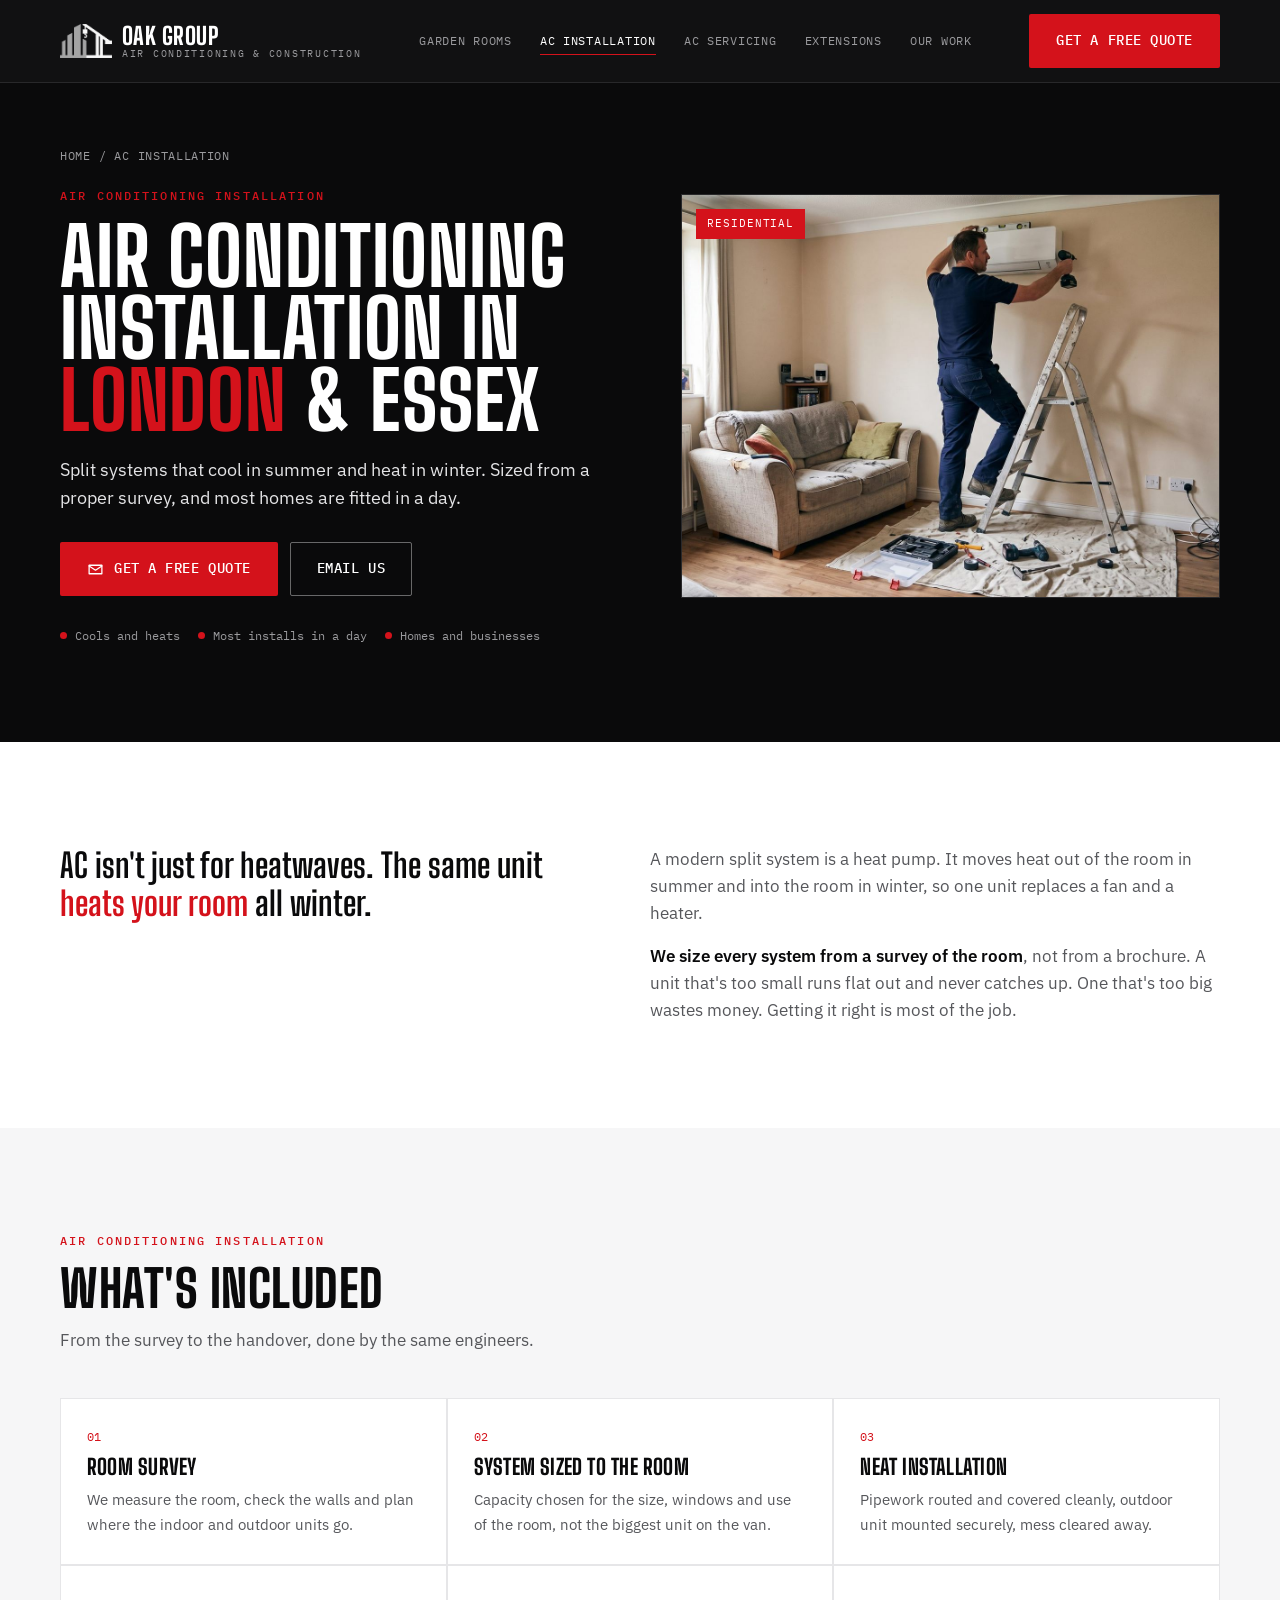
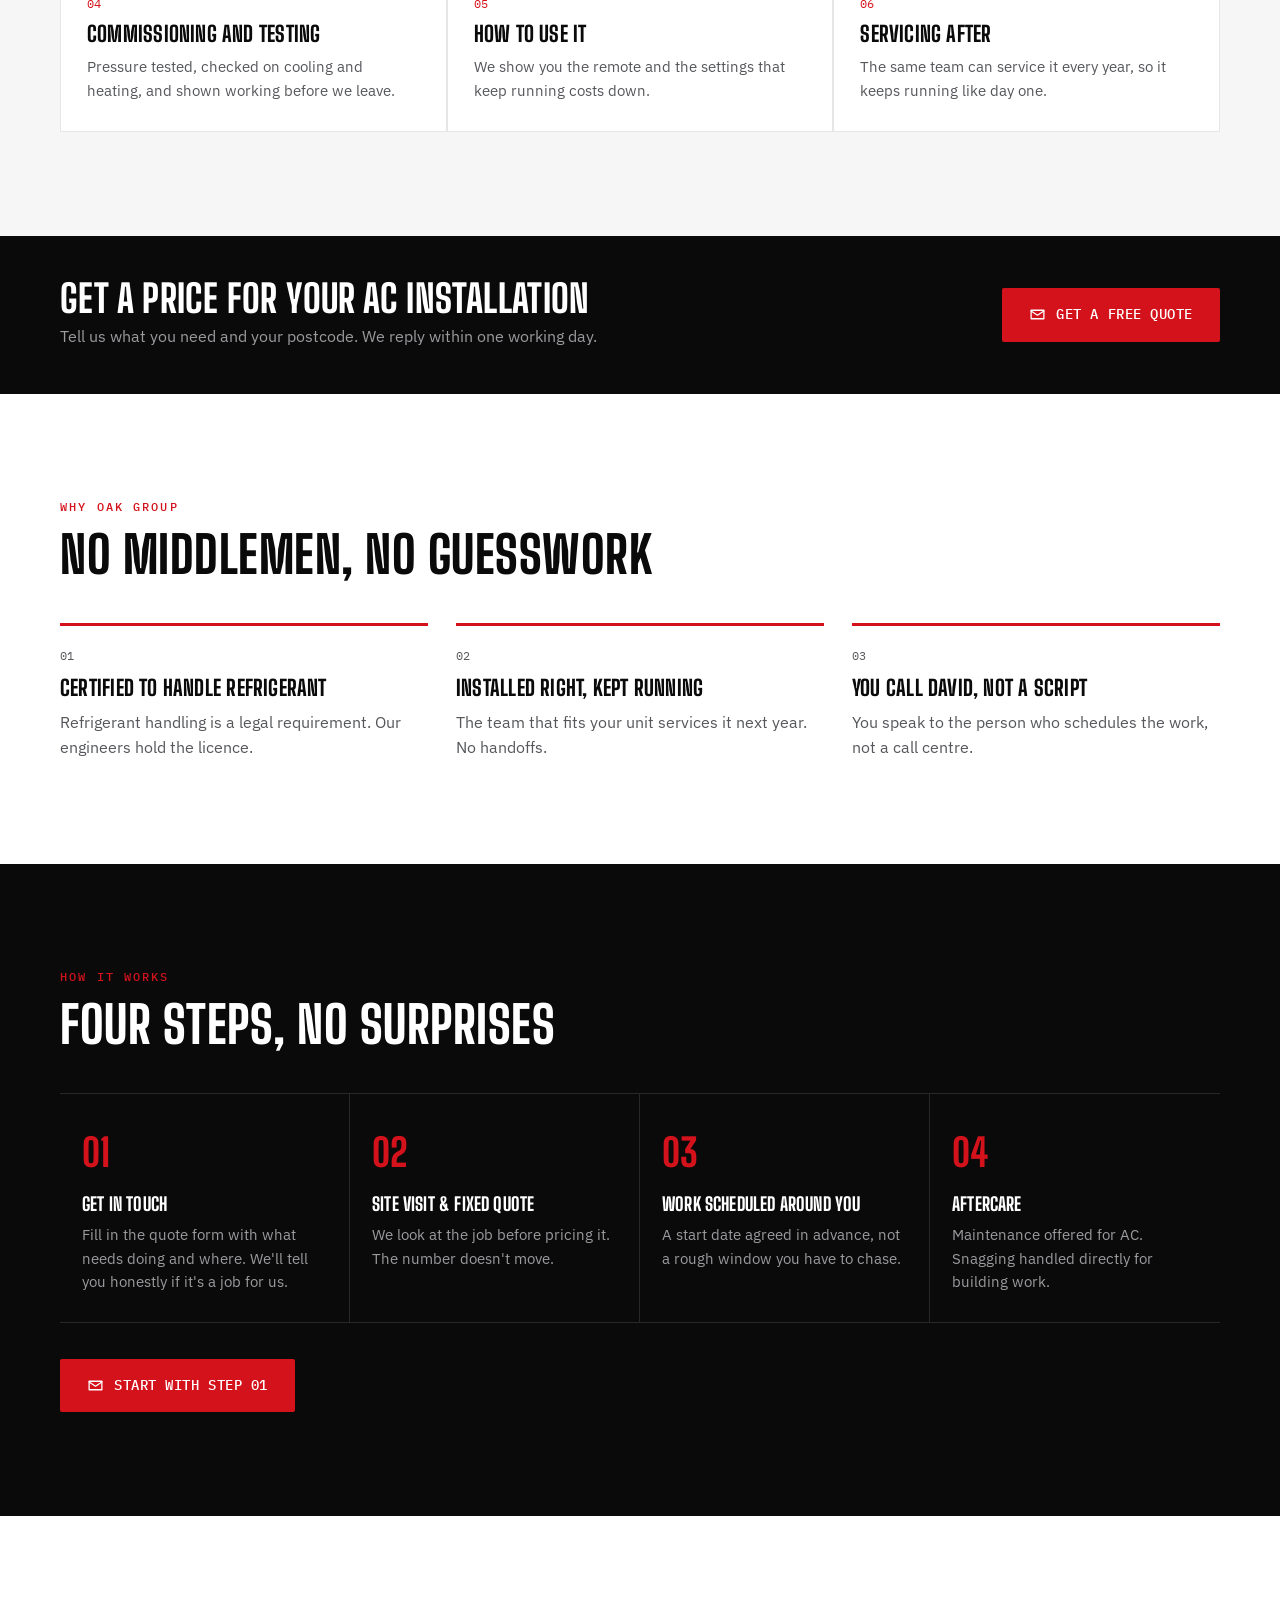
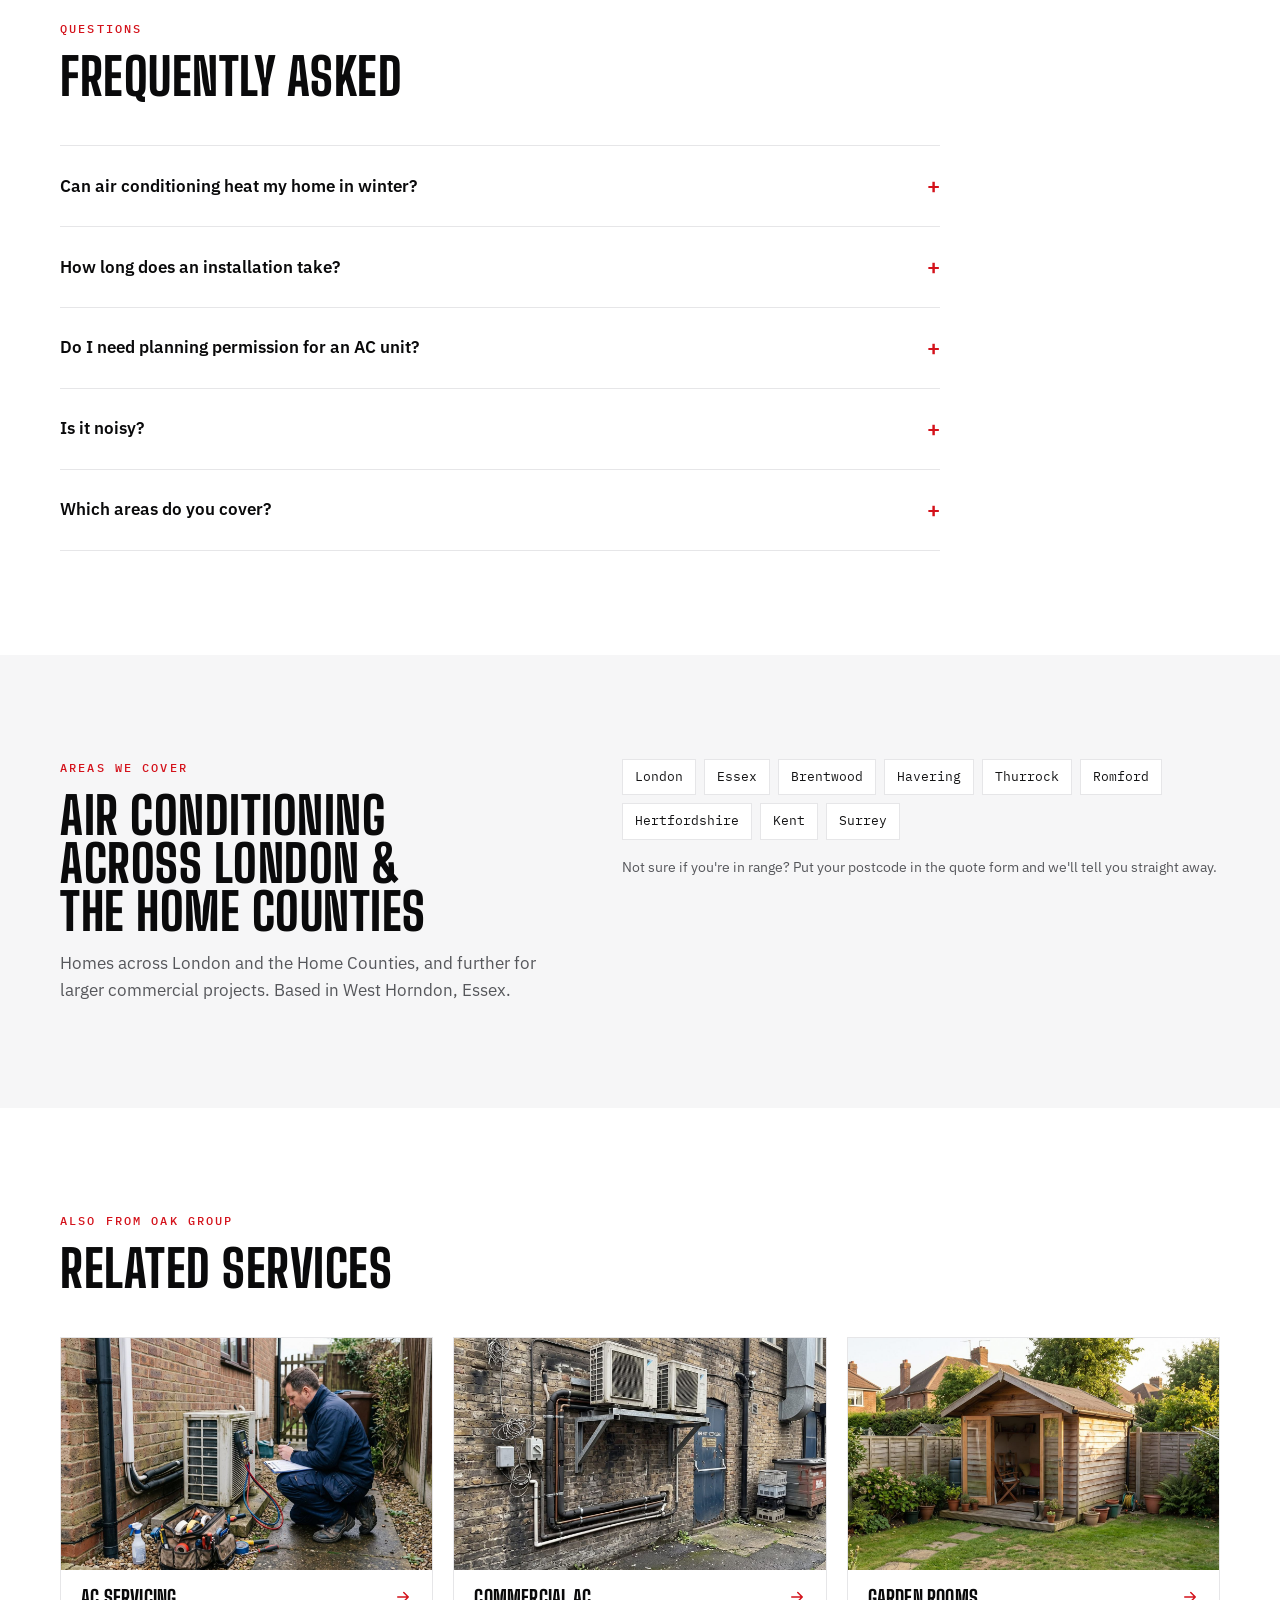
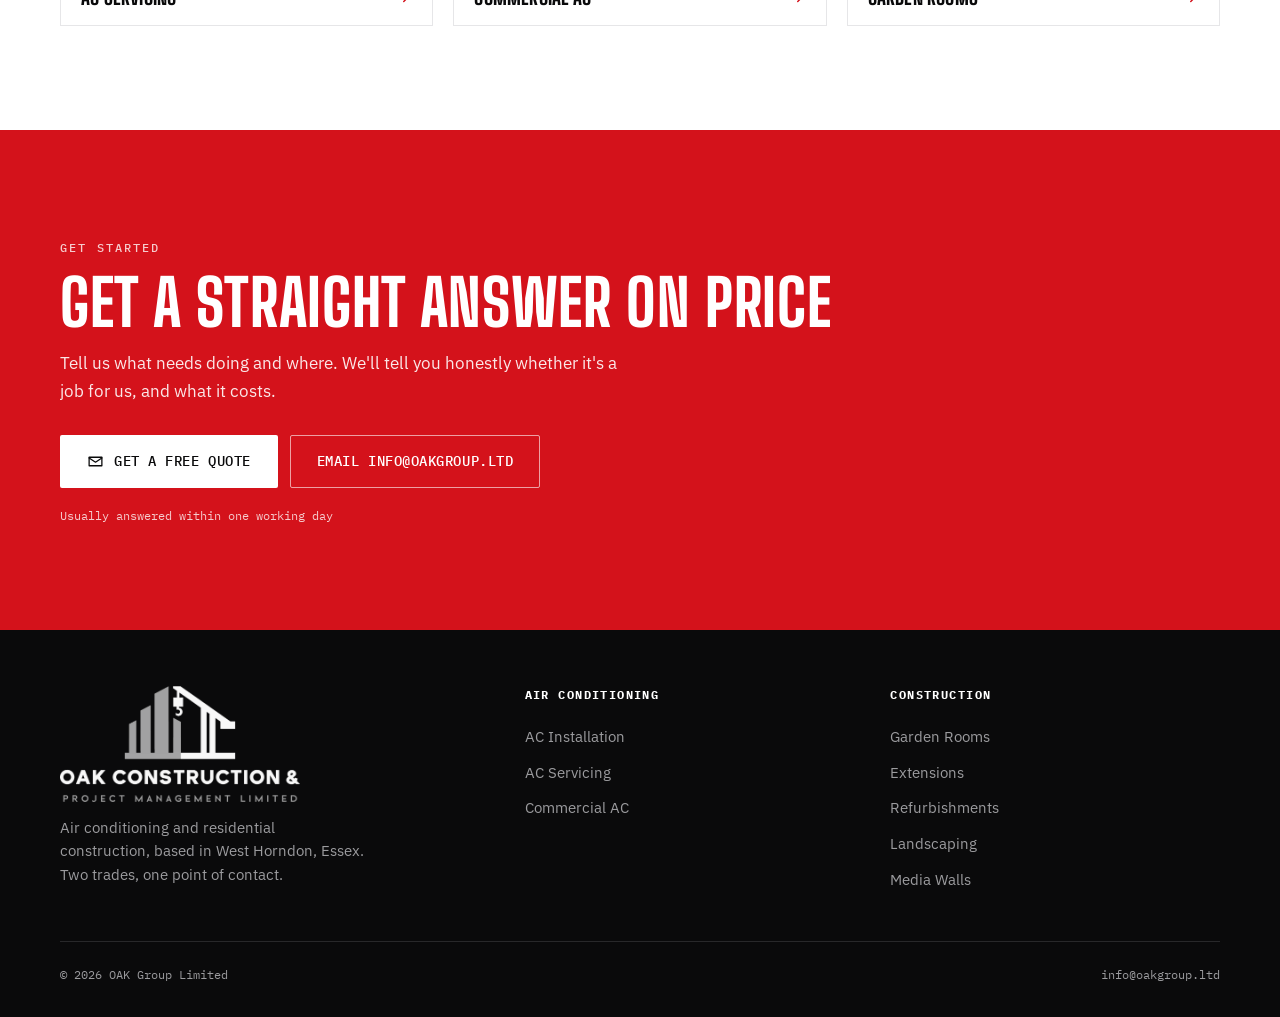
==== air-conditioning-installation/index.html @ c59146ae "Service pages: one page per service with quote CTAs, linked from home, sitemap updated Co-Authored-B" ====
<!doctype html>
<html lang="en">
<head>
<meta charset="utf-8">
<meta name="viewport" content="width=device-width, initial-scale=1, viewport-fit=cover">
<title>Air Conditioning Installation in London &amp; Essex | OAK Group</title>
<meta name="description" content="Split system air conditioning that cools in summer and heats in winter. Sized from a proper survey, most homes fitted in a day. London, Essex and the Home Counties. Free quote.">
<meta name="robots" content="index, follow, max-image-preview:large">
<link rel="canonical" href="https://www.oakgroup.company/air-conditioning-installation/">
<meta property="og:type" content="website">
<meta property="og:site_name" content="OAK Group">
<meta property="og:url" content="https://www.oakgroup.company/air-conditioning-installation/">
<meta property="og:title" content="Air Conditioning Installation in London &amp; Essex | OAK Group">
<meta property="og:description" content="Split system air conditioning that cools in summer and heats in winter. Sized from a proper survey, most homes fitted in a day. London, Essex and the Home Counties. Free quote.">
<meta property="og:image" content="https://www.oakgroup.company/assets/aircon-install-residential.jpg">
<meta property="og:locale" content="en_GB">
<meta name="twitter:card" content="summary_large_image">
<meta name="geo.region" content="GB-ESS">
<meta name="geo.placename" content="West Horndon, Brentwood, Essex">
<meta name="theme-color" content="#0A0A0B">
<link rel="icon" type="image/png" href="../assets/favicon.png">
<link rel="apple-touch-icon" href="../assets/favicon.png">
<link rel="preconnect" href="https://fonts.googleapis.com">
<link rel="preconnect" href="https://fonts.gstatic.com" crossorigin>
<link href="https://fonts.googleapis.com/css2?family=Big+Shoulders+Display:wght@600;700;800;900&family=IBM+Plex+Sans:wght@400;500;600;700&family=IBM+Plex+Mono:wght@400;500&display=swap" rel="stylesheet">
<link rel="stylesheet" href="../assets/pages.css">
<script type="application/ld+json">
{
 "@context": "https://schema.org",
 "@graph": [
  {
   "@type": "Service",
   "@id": "https://www.oakgroup.company/air-conditioning-installation/#service",
   "name": "Air conditioning installation",
   "serviceType": "Air conditioning installation",
   "description": "Split system air conditioning that cools in summer and heats in winter. Sized from a proper survey, most homes fitted in a day. London, Essex and the Home Counties. Free quote.",
   "url": "https://www.oakgroup.company/air-conditioning-installation/",
   "image": "https://www.oakgroup.company/assets/aircon-install-residential.jpg",
   "areaServed": [
    {
     "@type": "Place",
     "name": "London"
    },
    {
     "@type": "Place",
     "name": "Essex"
    },
    {
     "@type": "Place",
     "name": "Brentwood"
    },
    {
     "@type": "Place",
     "name": "Havering"
    },
    {
     "@type": "Place",
     "name": "Thurrock"
    },
    {
     "@type": "Place",
     "name": "Romford"
    },
    {
     "@type": "Place",
     "name": "Hertfordshire"
    },
    {
     "@type": "Place",
     "name": "Kent"
    },
    {
     "@type": "Place",
     "name": "Surrey"
    }
   ],
   "provider": {
    "@type": [
     "HVACBusiness",
     "GeneralContractor"
    ],
    "@id": "https://www.oakgroup.company/#business",
    "name": "OAK Group",
    "url": "https://www.oakgroup.company/",
    "email": "info@oakgroup.ltd",
    "address": {
     "@type": "PostalAddress",
     "addressLocality": "West Horndon",
     "addressRegion": "Essex",
     "postalCode": "CM13 3XL",
     "addressCountry": "GB"
    }
   }
  },
  {
   "@type": "BreadcrumbList",
   "itemListElement": [
    {
     "@type": "ListItem",
     "position": 1,
     "name": "Home",
     "item": "https://www.oakgroup.company/"
    },
    {
     "@type": "ListItem",
     "position": 2,
     "name": "AC Installation",
     "item": "https://www.oakgroup.company/air-conditioning-installation/"
    }
   ]
  },
  {
   "@type": "FAQPage",
   "mainEntity": [
    {
     "@type": "Question",
     "name": "Can air conditioning heat my home in winter?",
     "acceptedAnswer": {
      "@type": "Answer",
      "text": "Yes. A split system works as an air to air heat pump. In heating mode it pulls heat from the outside air, even on cold days, and puts it into the room."
     }
    },
    {
     "@type": "Question",
     "name": "How long does an installation take?",
     "acceptedAnswer": {
      "@type": "Answer",
      "text": "Most single room installs in a home are done in a day. Multi room systems take longer, and we give you the timeline with your quote."
     }
    },
    {
     "@type": "Question",
     "name": "Do I need planning permission for an AC unit?",
     "acceptedAnswer": {
      "@type": "Answer",
      "text": "It depends on the property. Flats, listed buildings and conservation areas can need consent. We check this at the survey before you commit to anything."
     }
    },
    {
     "@type": "Question",
     "name": "Is it noisy?",
     "acceptedAnswer": {
      "@type": "Answer",
      "text": "Modern indoor units are quiet enough for bedrooms. We place the outdoor unit with you and your neighbours in mind."
     }
    },
    {
     "@type": "Question",
     "name": "Which areas do you cover?",
     "acceptedAnswer": {
      "@type": "Answer",
      "text": "London and the Home Counties for homes, and further for larger commercial projects. We're based in West Horndon, Essex."
     }
    }
   ]
  }
 ]
}
</script>
</head>
<body>

<!-- Generated by _build/services.py. Edit the copy there, not here. -->

<nav class="nav">
  <div class="container nav-row">
    <a href="../" class="brand">
      <img class="brand-icon" src="../assets/logo-oak-icon-white.png" alt="" width="52" height="34">
      <span class="brand-text">
        <span class="brand-mark">OAK Group</span>
        <span class="brand-sub">Air Conditioning &amp; Construction</span>
      </span>
    </a>
    <div class="nav-links">
      <a href="../garden-rooms/">Garden Rooms</a>
      <a href="../air-conditioning-installation/" aria-current="page">AC Installation</a>
      <a href="../air-conditioning-maintenance/">AC Servicing</a>
      <a href="../house-extensions/">Extensions</a>
      <a href="../#work">Our Work</a>
    </div>
    <div class="nav-actions">
      <a class="btn btn-red nav-cta" href="../?service=ac-install#contact">Get a Free Quote</a>
      <button class="burger" id="burgerBtn" aria-label="Open menu" aria-expanded="false" aria-controls="mobileMenu">
        <svg id="burgerIconOpen" viewBox="0 0 24 24" fill="none" stroke="currentColor" stroke-width="1.8" stroke-linecap="round"><path d="M3 6h18M3 12h18M3 18h18"/></svg>
        <svg id="burgerIconClose" viewBox="0 0 24 24" fill="none" stroke="currentColor" stroke-width="1.8" stroke-linecap="round" style="display:none;"><path d="M6 6l12 12M18 6 6 18"/></svg>
      </button>
    </div>
  </div>
</nav>

<div class="mobile-menu" id="mobileMenu">
  <a href="../">Home</a>
  <a href="../garden-rooms/">Garden Rooms</a>
  <a href="../air-conditioning-installation/">AC Installation</a>
  <a href="../air-conditioning-maintenance/">AC Servicing</a>
  <a href="../commercial-air-conditioning/">Commercial AC</a>
  <a href="../house-extensions/">Extensions</a>
  <a href="../refurbishments/">Refurbishments</a>
  <a href="../landscaping/">Landscaping</a>
  <a href="../media-walls/">Media Walls</a>
  <a class="btn btn-red" href="../?service=ac-install#contact">Get a Free Quote</a>
</div>

<header class="svc-hero">
  <div class="container svc-hero-grid">
    <div>
      <nav class="crumbs" aria-label="Breadcrumb"><a href="../">Home</a><span>/</span><span aria-current="page">AC Installation</span></nav>
      <span class="eyebrow">Air Conditioning Installation</span>
      <h1>Air Conditioning Installation in <em>London</em> &amp; Essex</h1>
      <p class="lead">Split systems that cool in summer and heat in winter. Sized from a proper survey, and most homes are fitted in a day.</p>
      <div class="hero-ctas">
        <a class="btn btn-red" href="../?service=ac-install#contact"><svg viewBox="0 0 24 24" fill="none" stroke="currentColor" stroke-width="1.8" stroke-linecap="round" stroke-linejoin="round"><path d="M3 6h18v12H3z"/><path d="m3 7 9 6 9-6"/></svg>Get a Free Quote</a>
        <a class="btn btn-ghost-ink" href="mailto:info@oakgroup.ltd?subject=Quote%20request%3A%20Air%20conditioning%20installation">Email Us</a>
      </div>
      <ul class="hero-facts">
          <li>Cools and heats</li>
          <li>Most installs in a day</li>
          <li>Homes and businesses</li>
      </ul>
    </div>
    <div class="svc-hero-media">
      <span class="tag">Residential</span>
      <img fetchpriority="high" decoding="async" width="1600" height="893" src="../assets/aircon-install-residential.jpg" alt="Engineer installing a wall-mounted split air conditioning unit in a British living room">
    </div>
  </div>
</header>

<main>
<section>
  <div class="container intro-grid">
    <p class="intro-kicker">AC isn't just for heatwaves. The same unit <mark>heats your room</mark> all winter.</p>
    <div class="intro-body">
        <p>A modern split system is a heat pump. It moves heat out of the room in summer and into the room in winter, so one unit replaces a fan and a heater.</p>
        <p><strong>We size every system from a survey of the room</strong>, not from a brochure. A unit that's too small runs flat out and never catches up. One that's too big wastes money. Getting it right is most of the job.</p>
    </div>
  </div>
</section>

<section class="included">
  <div class="container">
    <div class="section-head">
      <span class="eyebrow">Air Conditioning Installation</span>
      <h2>What's Included</h2>
      <p>From the survey to the handover, done by the same engineers.</p>
    </div>
    <div class="inc-grid">
      <div class="inc-card"><span class="num">01</span><h3>Room survey</h3><p>We measure the room, check the walls and plan where the indoor and outdoor units go.</p></div>
      <div class="inc-card"><span class="num">02</span><h3>System sized to the room</h3><p>Capacity chosen for the size, windows and use of the room, not the biggest unit on the van.</p></div>
      <div class="inc-card"><span class="num">03</span><h3>Neat installation</h3><p>Pipework routed and covered cleanly, outdoor unit mounted securely, mess cleared away.</p></div>
      <div class="inc-card"><span class="num">04</span><h3>Commissioning and testing</h3><p>Pressure tested, checked on cooling and heating, and shown working before we leave.</p></div>
      <div class="inc-card"><span class="num">05</span><h3>How to use it</h3><p>We show you the remote and the settings that keep running costs down.</p></div>
      <div class="inc-card"><span class="num">06</span><h3>Servicing after</h3><p>The same team can service it every year, so it keeps running like day one.</p></div>
    </div>
  </div>
</section>

<aside class="mid-cta">
  <div class="container mid-cta-row">
    <div>
      <h2>Get a Price for Your AC Installation</h2>
      <p>Tell us what you need and your postcode. We reply within one working day.</p>
    </div>
    <div class="btns">
      <a class="btn btn-red" href="../?service=ac-install#contact"><svg viewBox="0 0 24 24" fill="none" stroke="currentColor" stroke-width="1.8" stroke-linecap="round" stroke-linejoin="round"><path d="M3 6h18v12H3z"/><path d="m3 7 9 6 9-6"/></svg>Get a Free Quote</a>
    </div>
  </div>
</aside>

<section>
  <div class="container">
    <div class="section-head">
      <span class="eyebrow">Why OAK Group</span>
      <h2>No Middlemen, No Guesswork</h2>
    </div>
    <div class="why-grid">
      <div class="why-card"><span class="num">01</span><h3>Certified to handle refrigerant</h3><p>Refrigerant handling is a legal requirement. Our engineers hold the licence.</p></div>
      <div class="why-card"><span class="num">02</span><h3>Installed right, kept running</h3><p>The team that fits your unit services it next year. No handoffs.</p></div>
      <div class="why-card"><span class="num">03</span><h3>You call David, not a script</h3><p>You speak to the person who schedules the work, not a call centre.</p></div>
    </div>
  </div>
</section>

<section class="process">
  <div class="container on-ink">
    <div class="section-head">
      <span class="eyebrow">How It Works</span>
      <h2>Four Steps, No Surprises</h2>
    </div>
    <div class="process-grid">
      <div class="process-step"><span class="num">01</span><h3>Get in Touch</h3><p>Fill in the quote form with what needs doing and where. We'll tell you honestly if it's a job for us.</p></div>
      <div class="process-step"><span class="num">02</span><h3>Site Visit &amp; Fixed Quote</h3><p>We look at the job before pricing it. The number doesn't move.</p></div>
      <div class="process-step"><span class="num">03</span><h3>Work Scheduled Around You</h3><p>A start date agreed in advance, not a rough window you have to chase.</p></div>
      <div class="process-step"><span class="num">04</span><h3>Aftercare</h3><p>Maintenance offered for AC. Snagging handled directly for building work.</p></div>
    </div>
    <div class="process-foot">
      <a class="btn btn-red" href="../?service=ac-install#contact"><svg viewBox="0 0 24 24" fill="none" stroke="currentColor" stroke-width="1.8" stroke-linecap="round" stroke-linejoin="round"><path d="M3 6h18v12H3z"/><path d="m3 7 9 6 9-6"/></svg>Start With Step 01</a>
    </div>
  </div>
</section>

<section>
  <div class="container">
    <div class="section-head">
      <span class="eyebrow">Questions</span>
      <h2>Frequently Asked</h2>
    </div>
    <div class="faq-list">
      <details><summary>Can air conditioning heat my home in winter?</summary><div class="answer"><p>Yes. A split system works as an air to air heat pump. In heating mode it pulls heat from the outside air, even on cold days, and puts it into the room.</p></div></details>
      <details><summary>How long does an installation take?</summary><div class="answer"><p>Most single room installs in a home are done in a day. Multi room systems take longer, and we give you the timeline with your quote.</p></div></details>
      <details><summary>Do I need planning permission for an AC unit?</summary><div class="answer"><p>It depends on the property. Flats, listed buildings and conservation areas can need consent. We check this at the survey before you commit to anything.</p></div></details>
      <details><summary>Is it noisy?</summary><div class="answer"><p>Modern indoor units are quiet enough for bedrooms. We place the outdoor unit with you and your neighbours in mind.</p></div></details>
      <details><summary>Which areas do you cover?</summary><div class="answer"><p>London and the Home Counties for homes, and further for larger commercial projects. We&#x27;re based in West Horndon, Essex.</p></div></details>
    </div>
  </div>
</section>

<section class="areas">
  <div class="container areas-row">
    <div class="section-head" style="margin-bottom:0;">
      <span class="eyebrow">Areas We Cover</span>
      <h2>Air Conditioning Across London &amp; the Home Counties</h2>
      <p>Homes across London and the Home Counties, and further for larger commercial projects. Based in West Horndon, Essex.</p>
    </div>
    <div>
      <div class="area-pills"><span>London</span><span>Essex</span><span>Brentwood</span><span>Havering</span><span>Thurrock</span><span>Romford</span><span>Hertfordshire</span><span>Kent</span><span>Surrey</span></div>
      <p class="fine">Not sure if you're in range? Put your postcode in the quote form and we'll tell you straight away.</p>
    </div>
  </div>
</section>

<section>
  <div class="container">
    <div class="section-head">
      <span class="eyebrow">Also From OAK Group</span>
      <h2>Related Services</h2>
    </div>
    <div class="related-grid">
      <a class="related-card" href="../air-conditioning-maintenance/"><div class="img"><img loading="lazy" decoding="async" src="../assets/aircon-maintenance.jpg" alt="HVAC engineer servicing an outdoor air conditioning condenser unit"></div><div class="body"><h3>AC Servicing</h3><svg viewBox="0 0 24 24" fill="none" stroke="currentColor" stroke-width="2" stroke-linecap="round" stroke-linejoin="round"><path d="M5 12h14M13 6l6 6-6 6"/></svg></div></a>
      <a class="related-card" href="../commercial-air-conditioning/"><div class="img"><img loading="lazy" decoding="async" src="../assets/aircon-commercial-pub.jpg" alt="Commercial air conditioning condenser units outside an East London pub"></div><div class="body"><h3>Commercial AC</h3><svg viewBox="0 0 24 24" fill="none" stroke="currentColor" stroke-width="2" stroke-linecap="round" stroke-linejoin="round"><path d="M5 12h14M13 6l6 6-6 6"/></svg></div></a>
      <a class="related-card" href="../garden-rooms/"><div class="img"><img loading="lazy" decoding="async" src="../assets/summerhouse.jpg" alt="Insulated cedar-clad garden room built in an Essex back garden"></div><div class="body"><h3>Garden Rooms</h3><svg viewBox="0 0 24 24" fill="none" stroke="currentColor" stroke-width="2" stroke-linecap="round" stroke-linejoin="round"><path d="M5 12h14M13 6l6 6-6 6"/></svg></div></a>
    </div>
  </div>
</section>

<section class="final-cta" id="contact">
  <div class="container">
    <span class="eyebrow">Get Started</span>
    <h2>Get a Straight Answer on Price</h2>
    <p>Tell us what needs doing and where. We'll tell you honestly whether it's a job for us, and what it costs.</p>
    <div class="btns">
      <a class="btn btn-white" href="../?service=ac-install#contact"><svg viewBox="0 0 24 24" fill="none" stroke="currentColor" stroke-width="1.8" stroke-linecap="round" stroke-linejoin="round"><path d="M3 6h18v12H3z"/><path d="m3 7 9 6 9-6"/></svg>Get a Free Quote</a>
      <a class="btn btn-ghost-white" href="mailto:info@oakgroup.ltd?subject=Quote%20request%3A%20Air%20conditioning%20installation">Email info@oakgroup.ltd</a>
    </div>
    <p class="fine">Usually answered within one working day</p>
  </div>
</section>
</main>

<footer>
  <div class="container">
    <div class="footer-grid">
      <div class="footer-brand">
        <a class="footer-logo" href="../"><img loading="lazy" decoding="async" src="../assets/logo-oak-white.png" alt="OAK Construction &amp; Project Management Limited" width="260" height="125"></a>
        <p>Air conditioning and residential construction, based in West Horndon, Essex. Two trades, one point of contact.</p>
      </div>
      <div class="footer-col">
        <h5>Air Conditioning</h5>
        <a href="../air-conditioning-installation/">AC Installation</a>
        <a href="../air-conditioning-maintenance/">AC Servicing</a>
        <a href="../commercial-air-conditioning/">Commercial AC</a>
      </div>
      <div class="footer-col">
        <h5>Construction</h5>
        <a href="../garden-rooms/">Garden Rooms</a>
        <a href="../house-extensions/">Extensions</a>
        <a href="../refurbishments/">Refurbishments</a>
        <a href="../landscaping/">Landscaping</a>
        <a href="../media-walls/">Media Walls</a>
      </div>
    </div>
    <div class="footer-bottom">
      <span>&copy; 2026 OAK Group Limited</span>
      <a href="mailto:info@oakgroup.ltd">info@oakgroup.ltd</a>
    </div>
  </div>
</footer>

<div class="sticky-cta">
  <a class="btn btn-red" href="../?service=ac-install#contact"><svg viewBox="0 0 24 24" fill="none" stroke="currentColor" stroke-width="1.8" stroke-linecap="round" stroke-linejoin="round"><path d="M3 6h18v12H3z"/><path d="m3 7 9 6 9-6"/></svg>Get a Free Quote</a>
  <a class="btn btn-ghost-ink" href="mailto:info@oakgroup.ltd?subject=Quote%20request%3A%20Air%20conditioning%20installation" aria-label="Email OAK Group">Email</a>
</div>

<script>
(function(){
  var burger = document.getElementById('burgerBtn');
  var menu = document.getElementById('mobileMenu');
  var iconOpen = document.getElementById('burgerIconOpen');
  var iconClose = document.getElementById('burgerIconClose');
  function setOpen(open){
    menu.classList.toggle('is-open', open);
    burger.setAttribute('aria-expanded', open ? 'true' : 'false');
    iconOpen.style.display = open ? 'none' : 'block';
    iconClose.style.display = open ? 'block' : 'none';
  }
  burger.addEventListener('click', function(){ setOpen(!menu.classList.contains('is-open')); });
  menu.querySelectorAll('a').forEach(function(a){ a.addEventListener('click', function(){ setOpen(false); }); });
})();
</script>
</body>
</html>
---- assets/pages.css ----
/* Shared styles for the service pages (/garden-rooms/, /air-conditioning-installation/ ...).
   Same tokens and type as index.html. */
:root{
  --ink:#0A0A0B;
  --paper:#FFFFFF;
  --surface-2:#F6F6F7;
  --text:#141415;
  --text-muted:#56575B;
  --text-on-ink:#F4F4F4;
  --text-on-ink-muted:#9B9B9E;
  --border:#E6E6E8;
  --border-on-ink:#28282A;
  --red:#D4121B;
  --red-dark:#A20E15;
  --red-tint:#FCE9EA;
  --focus:#D4121B;
}

*,*::before,*::after{box-sizing:border-box;}
html{scroll-behavior:smooth;}
@media (prefers-reduced-motion:reduce){ html{scroll-behavior:auto;} }
body{
  margin:0;background:var(--paper);color:var(--text);
  font-family:'IBM Plex Sans',system-ui,-apple-system,Segoe UI,Arial,sans-serif;
  font-size:16px;line-height:1.6;-webkit-font-smoothing:antialiased;
  padding-bottom:76px;
}
@media (min-width:960px){ body{padding-bottom:0;} }
h1,h2,h3,h4{
  font-family:'Big Shoulders Display','Arial Narrow',sans-serif;font-weight:800;
  text-transform:uppercase;letter-spacing:.01em;line-height:.94;color:var(--ink);
  text-wrap:balance;margin:0;
}
p{margin:0;}
img{max-width:100%;display:block;}
a{color:inherit;}
ul,ol{margin:0;padding:0;list-style:none;}
:focus-visible{outline:3px solid var(--focus);outline-offset:3px;}

.eyebrow{font-family:'IBM Plex Mono',ui-monospace,monospace;font-size:.74rem;letter-spacing:.18em;text-transform:uppercase;font-weight:500;}
.container{max-width:1240px;margin-inline:auto;padding-inline:20px;}
@media (min-width:768px){ .container{padding-inline:40px;} }
section{padding-block:64px;}
@media (min-width:1024px){ section{padding-block:104px;} }

.section-head{display:flex;flex-direction:column;gap:14px;max-width:720px;margin-bottom:44px;}
.section-head .eyebrow{color:var(--red);}
.section-head h2{font-size:clamp(2rem,4.2vw,3.2rem);}
.section-head p{color:var(--text-muted);font-size:1.05rem;max-width:58ch;}
.on-ink .section-head h2{color:#fff;}
.on-ink .section-head p{color:var(--text-on-ink-muted);}

.btn{
  display:inline-flex;align-items:center;justify-content:center;gap:10px;
  padding:15px 26px;border-radius:2px;min-height:48px;
  font-family:'IBM Plex Mono',monospace;font-size:.85rem;font-weight:500;letter-spacing:.04em;text-transform:uppercase;
  border:1px solid transparent;cursor:pointer;text-decoration:none;
  transition:transform .18s ease, background-color .18s ease, border-color .18s ease, color .18s ease;
}
.btn:active{transform:translateY(1px);}
.btn svg{width:17px;height:17px;flex:none;}
.btn-red{background:var(--red);color:#fff;}
.btn-red:hover{background:var(--red-dark);}
.btn-white{background:#fff;color:var(--ink);}
.btn-white:hover{background:#e9e9e9;}
.btn-ghost-ink{border-color:rgba(244,244,244,.4);color:#fff;}
.btn-ghost-ink:hover{border-color:#fff;background:rgba(255,255,255,.08);}
.btn-ghost-white{border-color:rgba(255,255,255,.6);color:#fff;}
.btn-ghost-white:hover{border-color:#fff;background:rgba(255,255,255,.1);}

/* ============ NAV ============ */
.nav{position:sticky;top:0;z-index:100;background:rgba(10,10,11,.97);border-bottom:1px solid var(--border-on-ink);}
.nav-row{display:flex;align-items:center;justify-content:space-between;padding-block:14px;gap:16px;}
.brand{display:flex;align-items:center;gap:10px;line-height:1;color:#fff;text-decoration:none;}
.brand-icon{height:34px;width:auto;flex:none;}
.brand-text{display:flex;flex-direction:column;gap:1px;}
.brand-mark{font-family:'Big Shoulders Display';font-weight:800;font-size:1.5rem;letter-spacing:.02em;text-transform:uppercase;}
.brand-sub{font-family:'IBM Plex Mono';font-size:.6rem;letter-spacing:.18em;text-transform:uppercase;color:var(--text-on-ink-muted);}
.nav-links{display:none;align-items:center;gap:28px;}
.nav-links a{font-family:'IBM Plex Mono';font-size:.76rem;letter-spacing:.06em;text-transform:uppercase;color:var(--text-on-ink-muted);text-decoration:none;padding-block:4px;border-bottom:1px solid transparent;}
.nav-links a:hover,.nav-links a[aria-current="page"]{color:#fff;border-color:var(--red);}
@media (min-width:960px){ .nav-links{display:flex;} }
.nav-actions{display:flex;align-items:center;gap:14px;}
.nav-cta{display:none;}
@media (min-width:960px){ .nav-cta{display:inline-flex;} }
.burger{display:inline-flex;align-items:center;justify-content:center;width:46px;height:46px;border-radius:2px;border:1px solid var(--border-on-ink);background:transparent;color:#fff;cursor:pointer;}
@media (min-width:960px){ .burger{display:none;} }
.burger svg{width:20px;height:20px;}
.mobile-menu{
  position:fixed;inset:0;z-index:99;background:var(--ink);display:flex;flex-direction:column;overflow-y:auto;
  padding:calc(90px + env(safe-area-inset-top,0px)) 24px calc(40px + env(safe-area-inset-bottom,0px));gap:4px;
  transform:translateY(-100%);transition:transform .35s ease;
}
.mobile-menu.is-open{transform:translateY(0);}
.mobile-menu a{font-family:'Big Shoulders Display';font-size:1.7rem;text-transform:uppercase;font-weight:700;color:#fff;text-decoration:none;padding-block:12px;border-bottom:1px solid var(--border-on-ink);}
.mobile-menu .btn{margin-top:24px;align-self:flex-start;font-family:'IBM Plex Mono';font-size:.85rem;font-weight:500;border-bottom:0;padding:15px 26px;}

/* ============ SERVICE HERO ============ */
.svc-hero{background:var(--ink);color:#fff;padding-block:40px 56px;}
@media (min-width:1024px){ .svc-hero{padding-block:64px 96px;} }
.svc-hero-grid{display:grid;gap:32px;}
@media (min-width:900px){ .svc-hero-grid{grid-template-columns:1.05fr 1fr;align-items:center;gap:56px;} }
.crumbs{display:flex;flex-wrap:wrap;gap:8px;font-family:'IBM Plex Mono';font-size:.72rem;letter-spacing:.06em;text-transform:uppercase;color:var(--text-on-ink-muted);margin-bottom:22px;}
.crumbs a{text-decoration:none;}
.crumbs a:hover{color:#fff;}
.svc-hero .eyebrow{color:var(--red);display:block;margin-bottom:14px;}
.svc-hero h1{color:#fff;font-size:clamp(2.6rem,6.4vw,5rem);line-height:.9;}
.svc-hero h1 em{font-style:normal;color:var(--red);}
.svc-hero .lead{margin-top:20px;color:#E4E4E6;font-size:1.1rem;max-width:52ch;}
.hero-ctas{margin-top:30px;display:flex;gap:12px;flex-wrap:wrap;}
.hero-facts{margin-top:30px;display:flex;flex-wrap:wrap;gap:8px 18px;font-family:'IBM Plex Mono';font-size:.76rem;color:var(--text-on-ink-muted);}
.hero-facts li{display:flex;align-items:center;gap:8px;}
.hero-facts li::before{content:"";width:7px;height:7px;border-radius:50%;background:var(--red);flex:none;}
.svc-hero-media{position:relative;aspect-ratio:4/3;overflow:hidden;border:1px solid var(--border-on-ink);}
.svc-hero-media img{width:100%;height:100%;object-fit:cover;}
.svc-hero-media .tag{position:absolute;top:14px;left:14px;background:var(--red);color:#fff;font-family:'IBM Plex Mono';font-size:.68rem;letter-spacing:.08em;text-transform:uppercase;padding:6px 11px;}

/* ============ INTRO ============ */
.intro-grid{display:grid;gap:32px;}
@media (min-width:860px){ .intro-grid{grid-template-columns:1fr 1.1fr;gap:72px;align-items:start;} }
.intro-kicker{font-family:'Big Shoulders Display';font-weight:700;font-size:clamp(1.6rem,2.6vw,2.1rem);line-height:1.15;color:var(--ink);}
.intro-kicker mark{background:none;color:var(--red);}
.intro-body{display:flex;flex-direction:column;gap:16px;}
.intro-body p{color:var(--text-muted);font-size:1.06rem;}
.intro-body strong{color:var(--ink);font-weight:600;}

/* ============ INCLUDED ============ */
.included{background:var(--surface-2);}
.inc-grid{display:grid;gap:2px;background:var(--border);border:1px solid var(--border);}
@media (min-width:700px){ .inc-grid{grid-template-columns:1fr 1fr;} }
@media (min-width:1024px){ .inc-grid{grid-template-columns:repeat(3,1fr);} }
.inc-card{background:#fff;padding:28px 26px;display:flex;flex-direction:column;gap:10px;}
.inc-card .num{font-family:'IBM Plex Mono';font-size:.76rem;color:var(--red);}
.inc-card h3{font-size:1.35rem;}
.inc-card p{color:var(--text-muted);font-size:.96rem;}

/* ============ MID CTA ============ */
.mid-cta{background:var(--ink);color:#fff;padding-block:44px;}
.mid-cta-row{display:flex;flex-direction:column;gap:22px;}
@media (min-width:860px){ .mid-cta-row{flex-direction:row;align-items:center;justify-content:space-between;} }
.mid-cta h2{color:#fff;font-size:clamp(1.7rem,3.2vw,2.4rem);}
.mid-cta p{color:var(--text-on-ink-muted);margin-top:8px;}
.mid-cta .btns{display:flex;gap:12px;flex-wrap:wrap;flex:none;}

/* ============ WHY ============ */
.why-grid{display:grid;gap:28px;}
@media (min-width:860px){ .why-grid{grid-template-columns:repeat(3,1fr);} }
.why-card{display:flex;flex-direction:column;gap:12px;padding-top:20px;border-top:3px solid var(--red);}
.why-card .num{font-family:'IBM Plex Mono';font-size:.78rem;color:var(--text-muted);}
.why-card h3{font-size:1.35rem;}
.why-card p{color:var(--text-muted);font-size:.98rem;}

/* ============ PROCESS ============ */
.process{background:var(--ink);color:#fff;}
.process-grid{display:grid;border-top:1px solid var(--border-on-ink);}
@media (min-width:860px){ .process-grid{grid-template-columns:repeat(4,1fr);} }
.process-step{padding:28px 22px;border-bottom:1px solid var(--border-on-ink);}
@media (min-width:860px){ .process-step{border-right:1px solid var(--border-on-ink);} .process-step:last-child{border-right:none;} }
.process-step .num{font-family:'Big Shoulders Display';font-size:2.4rem;font-weight:800;color:var(--red);display:block;margin-bottom:12px;}
.process-step h3{font-size:1.15rem;margin-bottom:10px;color:#fff;}
.process-step p{color:var(--text-on-ink-muted);font-size:.92rem;}
.process-foot{margin-top:36px;}

/* ============ FAQ ============ */
.faq-list{display:flex;flex-direction:column;border-top:1px solid var(--border);max-width:880px;}
.faq-list details{border-bottom:1px solid var(--border);}
.faq-list summary{
  list-style:none;cursor:pointer;display:flex;justify-content:space-between;align-items:center;gap:18px;
  padding:22px 0;font-weight:600;font-size:1.06rem;color:var(--ink);
}
.faq-list summary::-webkit-details-marker{display:none;}
.faq-list summary::after{content:"+";font-family:'IBM Plex Mono';font-size:1.4rem;color:var(--red);flex:none;transition:transform .2s ease;}
.faq-list details[open] summary::after{transform:rotate(45deg);}
.faq-list .answer{padding:0 0 24px;color:var(--text-muted);max-width:72ch;display:flex;flex-direction:column;gap:10px;}

/* ============ AREAS ============ */
.areas{background:var(--surface-2);}
.areas-row{display:grid;gap:28px;}
@media (min-width:860px){ .areas-row{grid-template-columns:1fr 1.2fr;gap:64px;align-items:start;} }
.area-pills{display:flex;flex-wrap:wrap;gap:8px;}
.area-pills span{font-family:'IBM Plex Mono';font-size:.8rem;border:1px solid var(--border);background:#fff;padding:7px 12px;}
.areas p.fine{margin-top:16px;color:var(--text-muted);font-size:.86rem;}

/* ============ RELATED ============ */
.related-grid{display:grid;gap:20px;}
@media (min-width:700px){ .related-grid{grid-template-columns:repeat(3,1fr);} }
.related-card{display:flex;flex-direction:column;text-decoration:none;border:1px solid var(--border);transition:border-color .2s ease;}
.related-card:hover{border-color:var(--ink);}
.related-card .img{aspect-ratio:16/10;overflow:hidden;}
.related-card img{width:100%;height:100%;object-fit:cover;transition:transform .5s ease;}
.related-card:hover img{transform:scale(1.04);}
.related-card .body{padding:18px 20px;display:flex;justify-content:space-between;align-items:center;gap:12px;}
.related-card h3{font-size:1.25rem;}
.related-card svg{width:18px;height:18px;color:var(--red);flex:none;}

/* ============ FINAL CTA ============ */
.final-cta{background:var(--red);color:#fff;}
.final-cta .eyebrow{color:rgba(255,255,255,.78);}
.final-cta h2{color:#fff;font-size:clamp(2.2rem,5vw,4rem);margin:14px 0 16px;}
.final-cta p{color:rgba(255,255,255,.9);max-width:56ch;font-size:1.08rem;}
.final-cta .btns{margin-top:30px;display:flex;gap:12px;flex-wrap:wrap;}
.final-cta .fine{margin-top:18px;font-family:'IBM Plex Mono';font-size:.78rem;color:rgba(255,255,255,.78);}

/* ============ STICKY MOBILE CTA ============ */
.sticky-cta{
  position:fixed;left:0;right:0;bottom:0;z-index:90;display:flex;gap:10px;
  padding:12px 16px calc(12px + env(safe-area-inset-bottom,0px));
  background:rgba(10,10,11,.97);border-top:1px solid var(--border-on-ink);
}
.sticky-cta .btn{flex:1;padding-inline:12px;}
.sticky-cta .btn-ghost-ink{flex:0 0 auto;}
@media (min-width:960px){ .sticky-cta{display:none;} }

/* ============ FOOTER ============ */
footer{background:var(--ink);color:var(--text-on-ink-muted);padding-block:56px 32px;}
.footer-grid{display:grid;gap:36px;margin-bottom:44px;}
@media (min-width:768px){ .footer-grid{grid-template-columns:1.3fr 1fr 1fr;} }
.footer-logo img{width:240px;max-width:100%;height:auto;}
.footer-brand p{margin-top:14px;max-width:34ch;font-size:.92rem;}
.footer-col h5{font-family:'IBM Plex Mono';font-size:.74rem;letter-spacing:.12em;text-transform:uppercase;color:#fff;margin:0 0 14px;}
.footer-col a{display:block;color:var(--text-on-ink-muted);text-decoration:none;font-size:.92rem;padding-block:6px;}
.footer-col a:hover{color:var(--red);}
.footer-bottom{display:flex;flex-wrap:wrap;gap:12px;justify-content:space-between;padding-top:24px;border-top:1px solid var(--border-on-ink);font-family:'IBM Plex Mono';font-size:.74rem;}
.footer-bottom a{text-decoration:none;}
.footer-bottom a:hover{color:var(--red);}
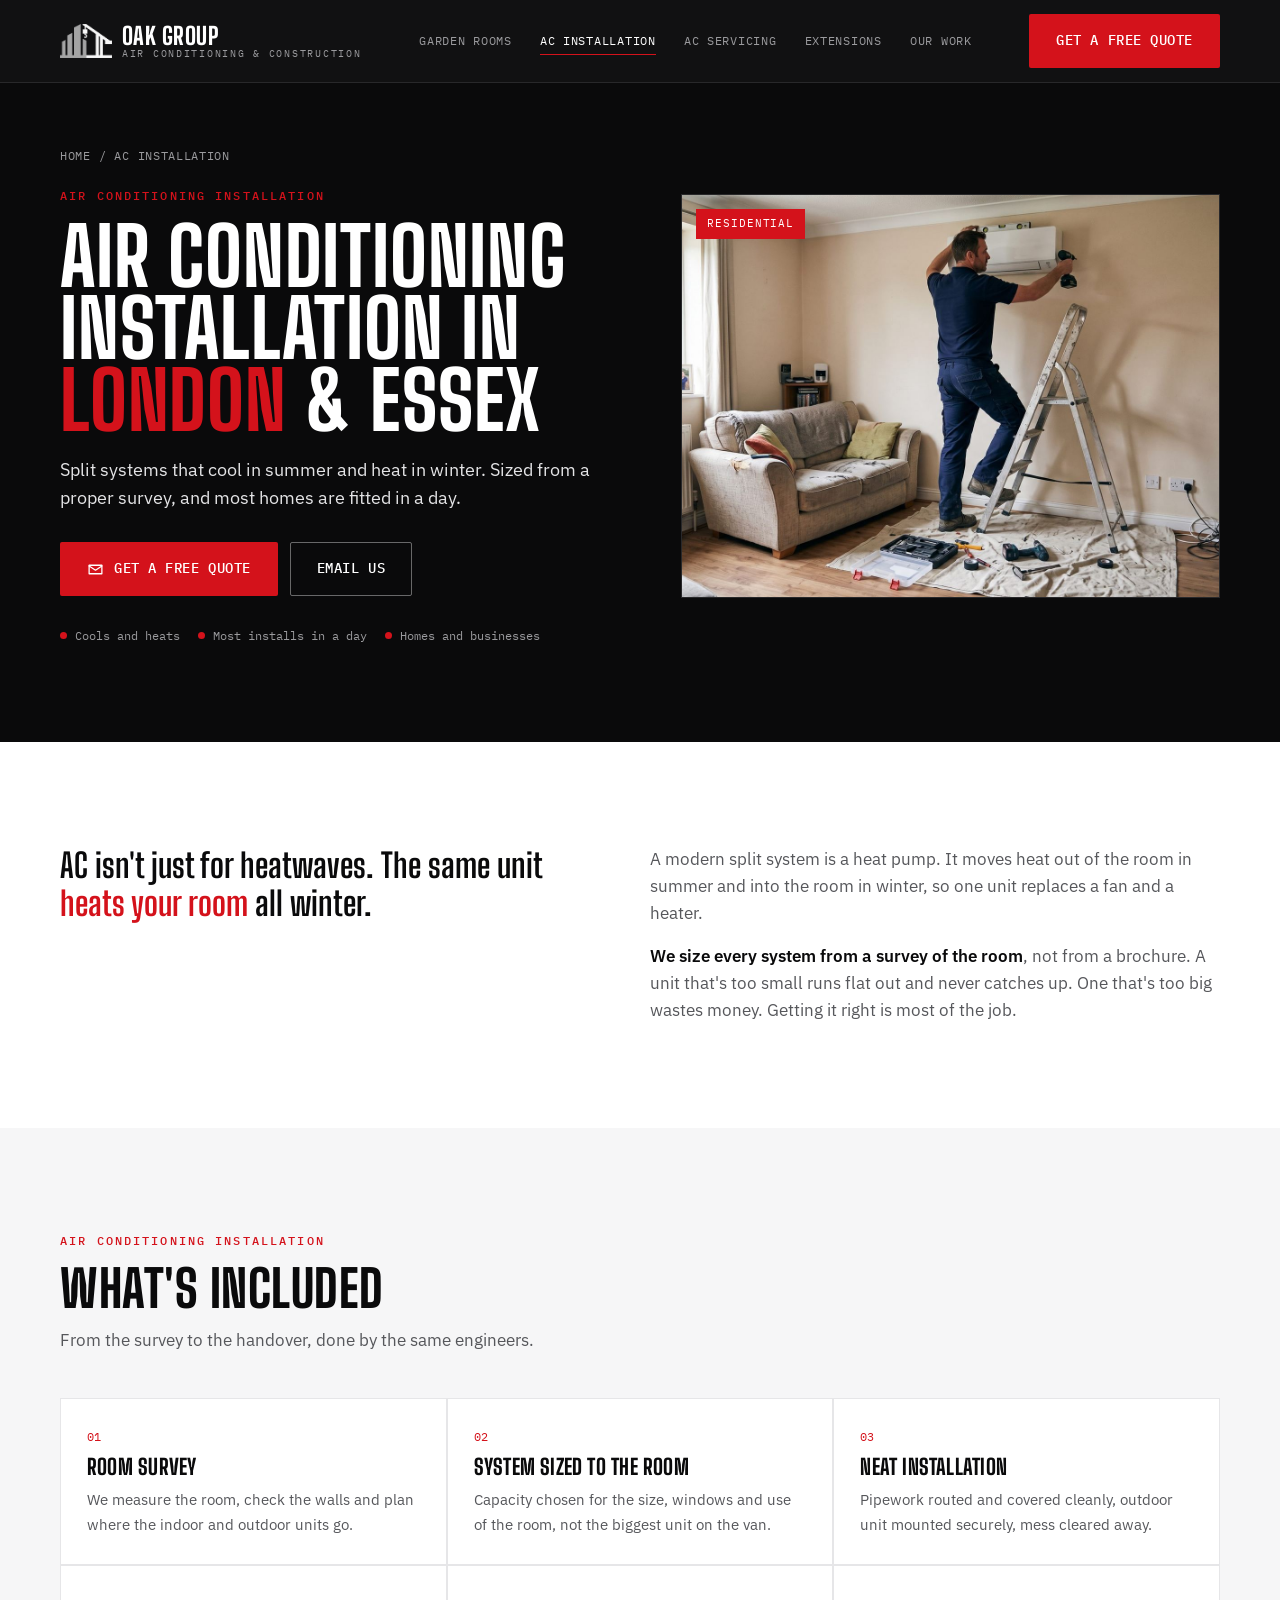
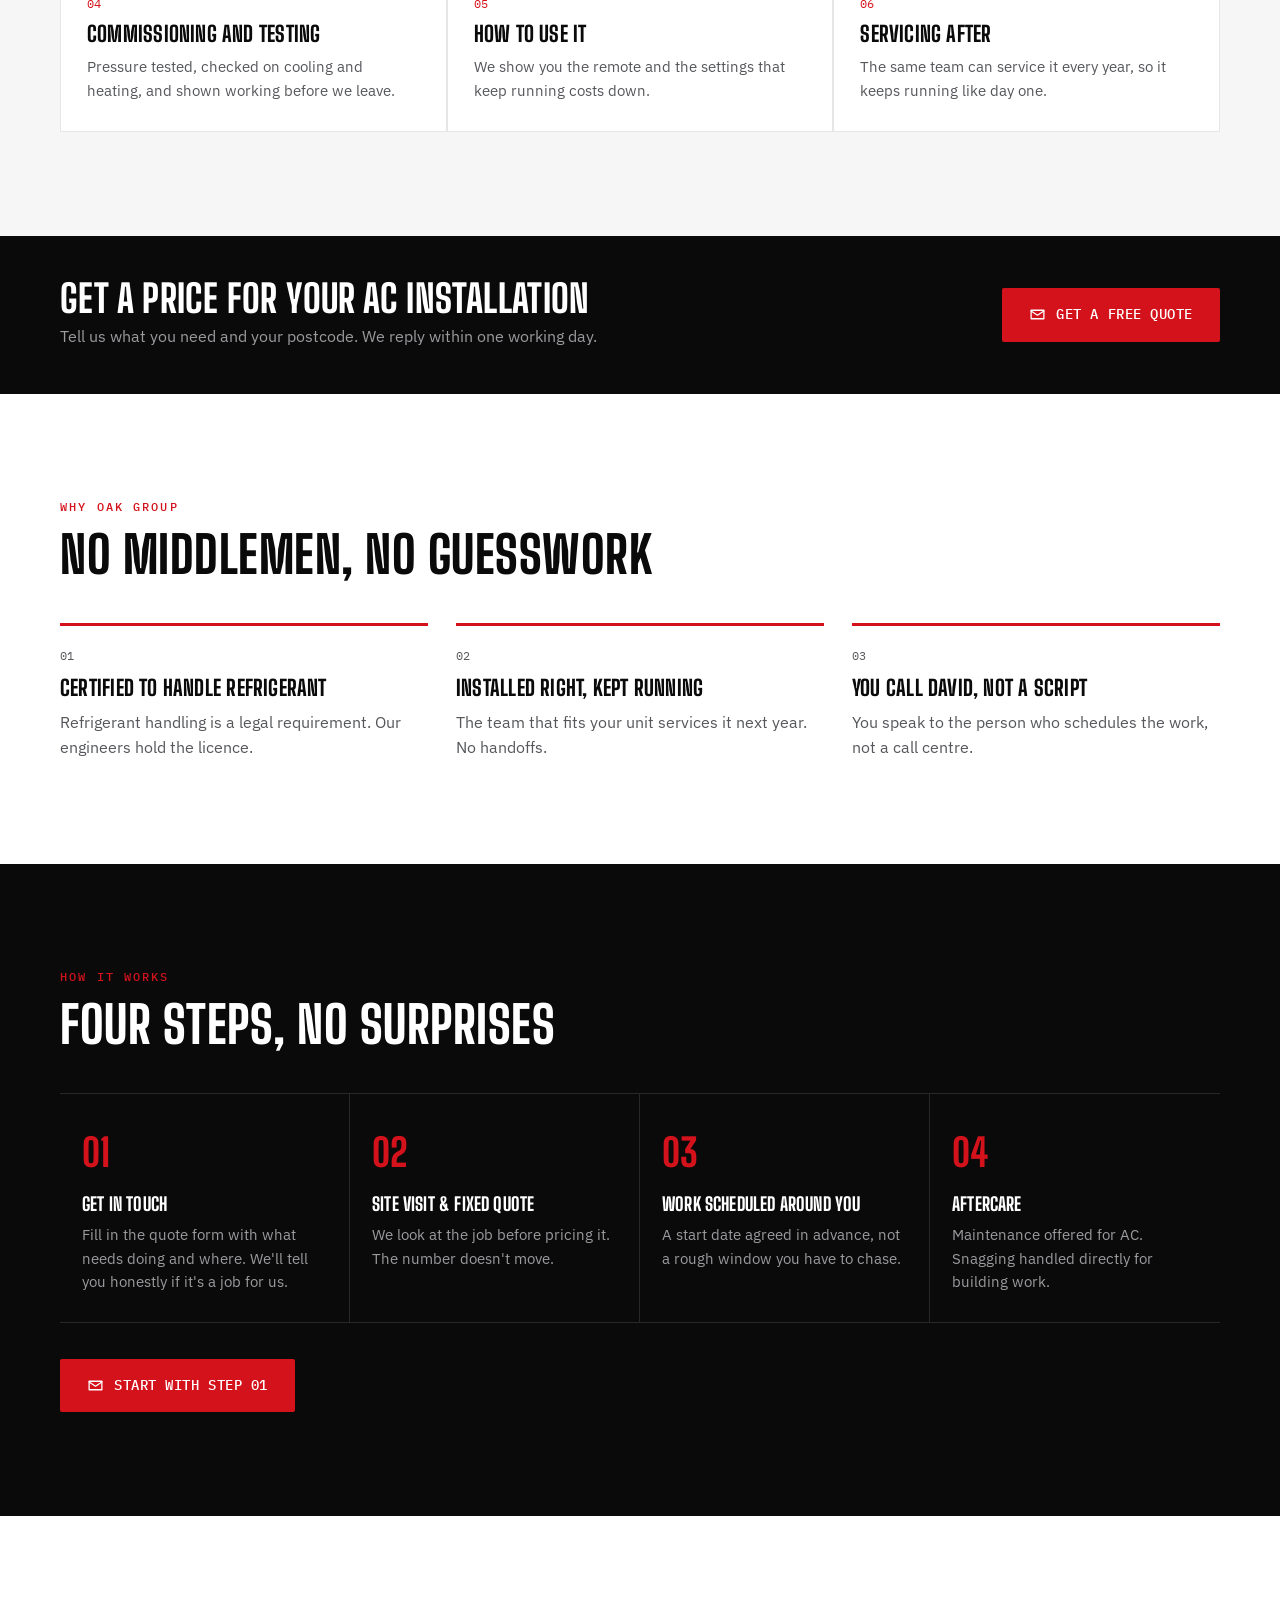
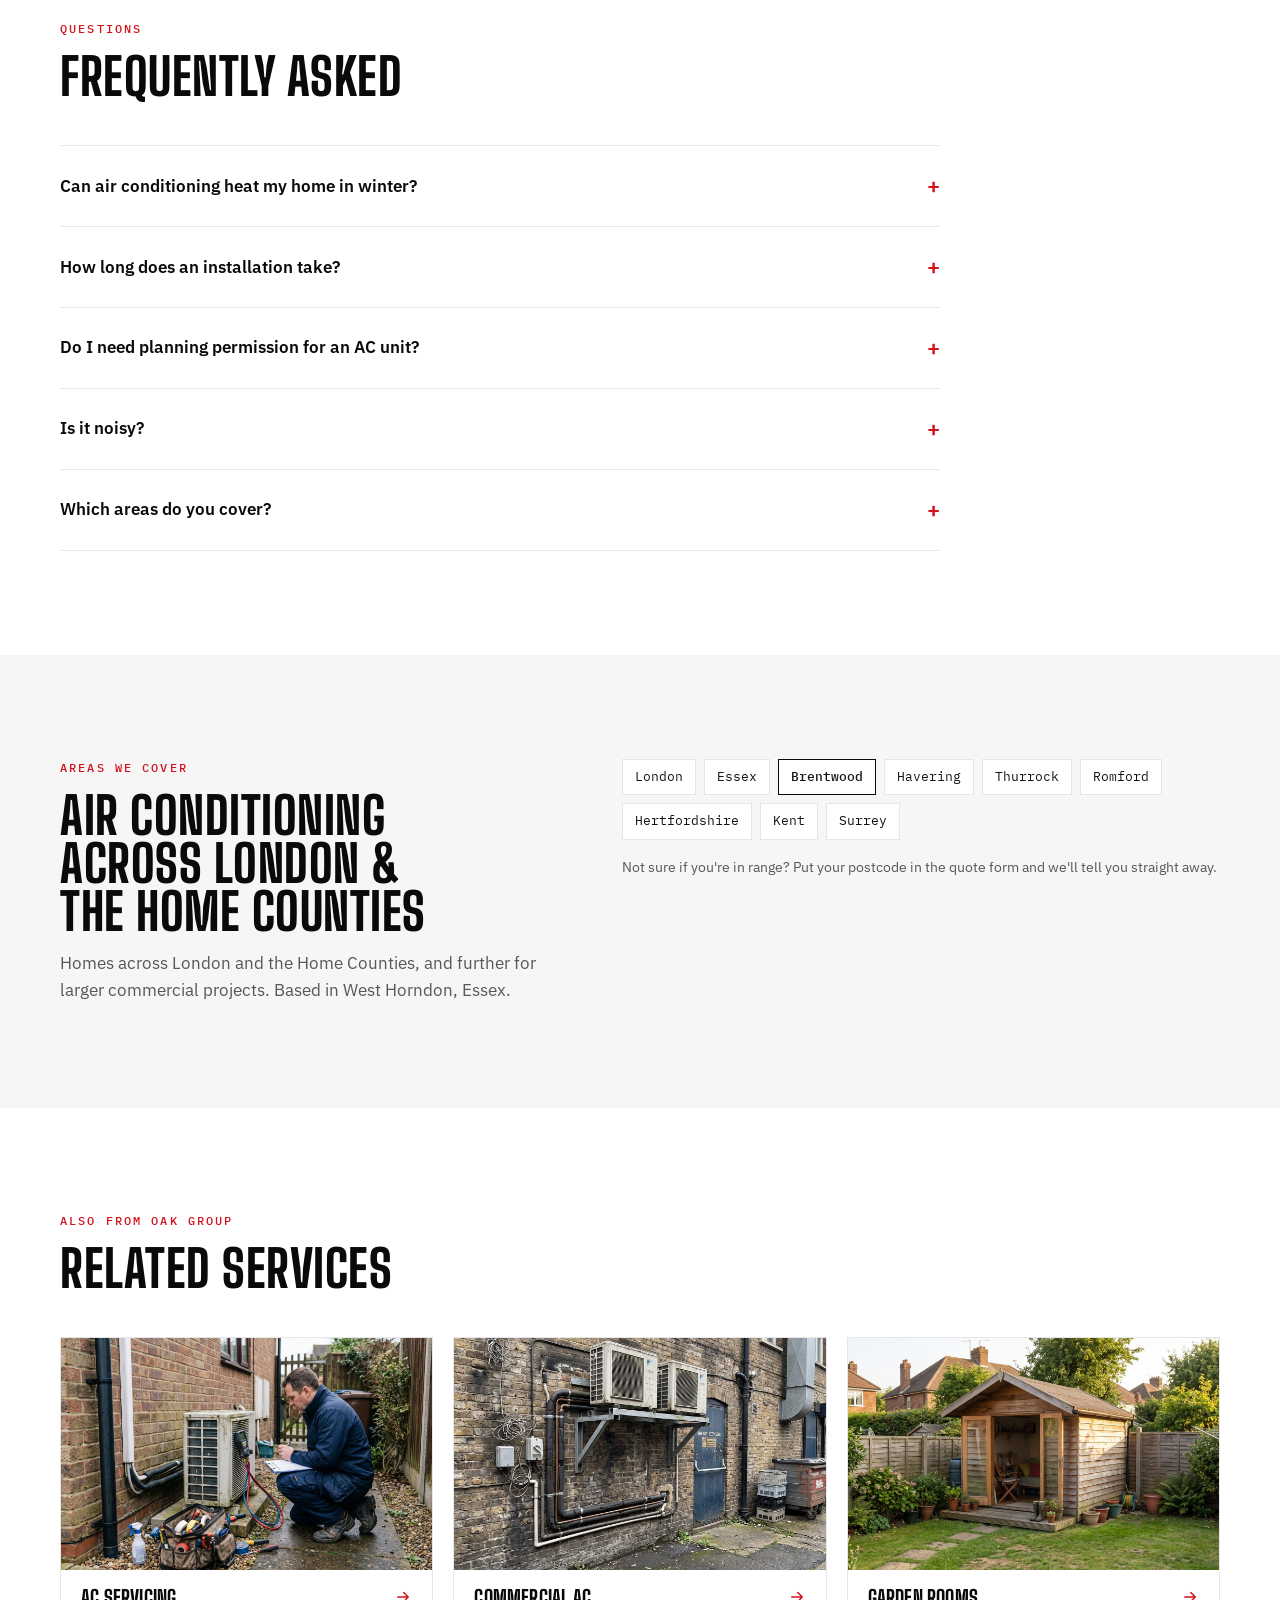
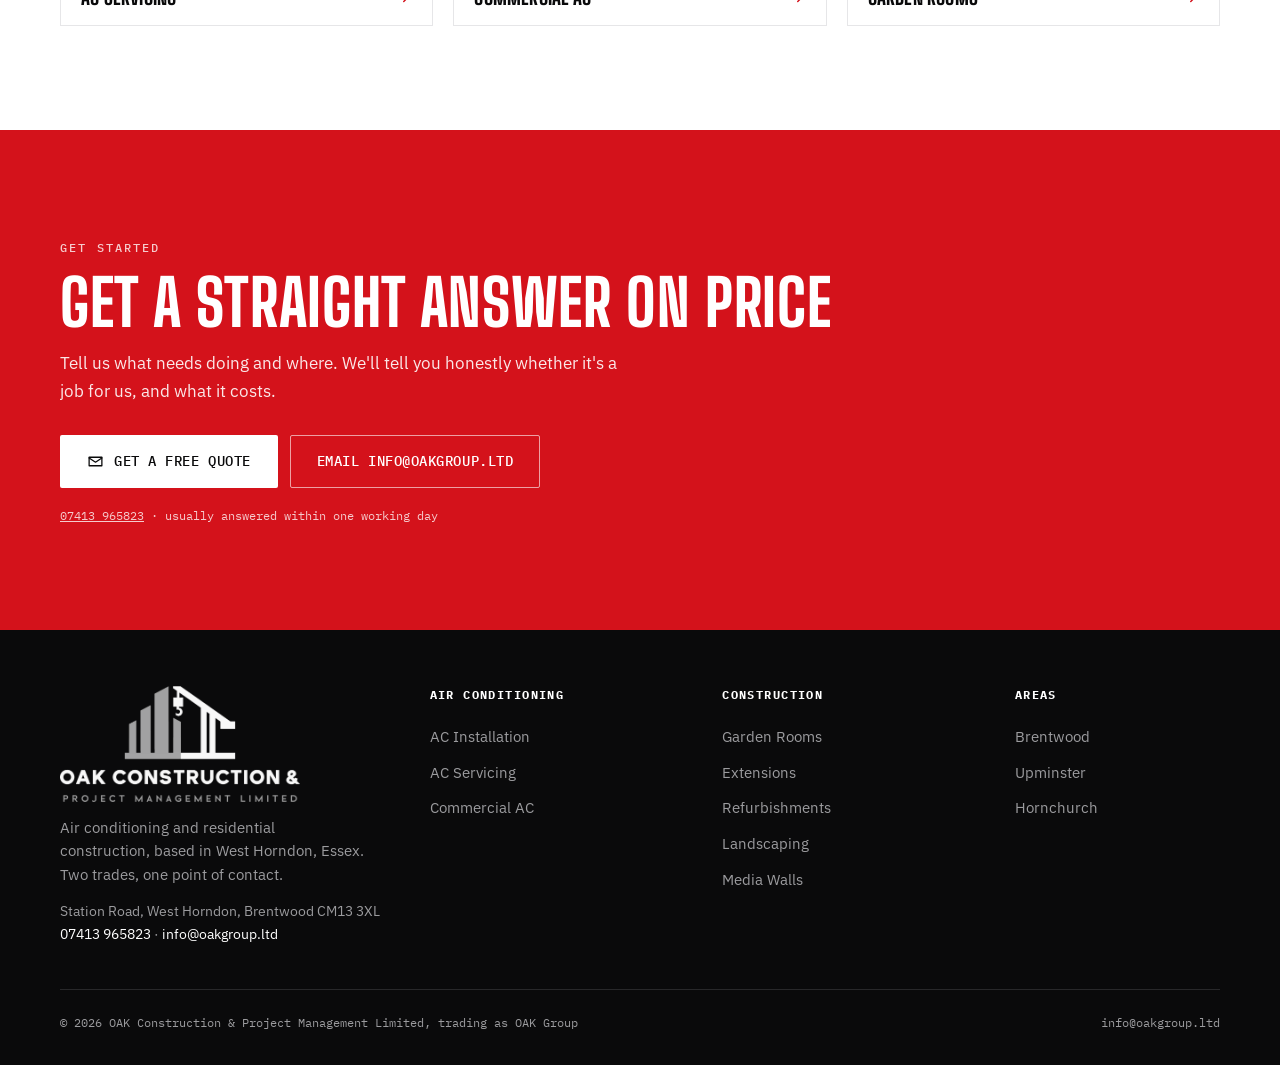
==== commit 1e6a1762: "Local SEO: NAP matching the Google Business Profile, town pages for Brentwood, Upminster and Hornchu" ====
--- a/air-conditioning-installation/index.html
+++ b/air-conditioning-installation/index.html
@@ -83,9 +83,15 @@
     "name": "OAK Group",
     "url": "https://www.oakgroup.company/",
     "email": "info@oakgroup.ltd",
+    "telephone": "+44 7413 965823",
+    "sameAs": [
+     "https://www.instagram.com/group.oak/",
+     "https://www.facebook.com/people/Oak-Group-Company/61595795720572/"
+    ],
     "address": {
      "@type": "PostalAddress",
-     "addressLocality": "West Horndon",
+     "streetAddress": "Station Road",
+     "addressLocality": "West Horndon, Brentwood",
      "addressRegion": "Essex",
      "postalCode": "CM13 3XL",
      "addressCountry": "GB"
@@ -322,7 +328,7 @@
       <p>Homes across London and the Home Counties, and further for larger commercial projects. Based in West Horndon, Essex.</p>
     </div>
     <div>
-      <div class="area-pills"><span>London</span><span>Essex</span><span>Brentwood</span><span>Havering</span><span>Thurrock</span><span>Romford</span><span>Hertfordshire</span><span>Kent</span><span>Surrey</span></div>
+      <div class="area-pills"><span>London</span><span>Essex</span><a href="../brentwood/">Brentwood</a><span>Havering</span><span>Thurrock</span><span>Romford</span><span>Hertfordshire</span><span>Kent</span><span>Surrey</span></div>
       <p class="fine">Not sure if you're in range? Put your postcode in the quote form and we'll tell you straight away.</p>
     </div>
   </div>
@@ -351,7 +357,7 @@
       <a class="btn btn-white" href="../?service=ac-install#contact"><svg viewBox="0 0 24 24" fill="none" stroke="currentColor" stroke-width="1.8" stroke-linecap="round" stroke-linejoin="round"><path d="M3 6h18v12H3z"/><path d="m3 7 9 6 9-6"/></svg>Get a Free Quote</a>
       <a class="btn btn-ghost-white" href="mailto:info@oakgroup.ltd?subject=Quote%20request%3A%20Air%20conditioning%20installation">Email info@oakgroup.ltd</a>
     </div>
-    <p class="fine">Usually answered within one working day</p>
+    <p class="fine"><a href="tel:+447413965823" style="color:inherit;">07413 965823</a> &middot; usually answered within one working day</p>
   </div>
 </section>
 </main>
@@ -362,6 +368,7 @@
       <div class="footer-brand">
         <a class="footer-logo" href="../"><img loading="lazy" decoding="async" src="../assets/logo-oak-white.png" alt="OAK Construction &amp; Project Management Limited" width="260" height="125"></a>
         <p>Air conditioning and residential construction, based in West Horndon, Essex. Two trades, one point of contact.</p>
+        <address class="footer-nap">Station Road, West Horndon, Brentwood CM13 3XL<br><a href="tel:+447413965823">07413 965823</a> &middot; <a href="mailto:info@oakgroup.ltd">info@oakgroup.ltd</a></address>
       </div>
       <div class="footer-col">
         <h5>Air Conditioning</h5>
@@ -377,9 +384,15 @@
         <a href="../landscaping/">Landscaping</a>
         <a href="../media-walls/">Media Walls</a>
       </div>
+      <div class="footer-col">
+        <h5>Areas</h5>
+        <a href="../brentwood/">Brentwood</a>
+        <a href="../upminster/">Upminster</a>
+        <a href="../hornchurch/">Hornchurch</a>
+      </div>
     </div>
     <div class="footer-bottom">
-      <span>&copy; 2026 OAK Group Limited</span>
+      <span>&copy; 2026 OAK Construction &amp; Project Management Limited, trading as OAK Group</span>
       <a href="mailto:info@oakgroup.ltd">info@oakgroup.ltd</a>
     </div>
   </div>
--- a/assets/pages.css
+++ b/assets/pages.css
@@ -178,7 +178,9 @@
 .areas-row{display:grid;gap:28px;}
 @media (min-width:860px){ .areas-row{grid-template-columns:1fr 1.2fr;gap:64px;align-items:start;} }
 .area-pills{display:flex;flex-wrap:wrap;gap:8px;}
-.area-pills span{font-family:'IBM Plex Mono';font-size:.8rem;border:1px solid var(--border);background:#fff;padding:7px 12px;}
+.area-pills span,.area-pills a{font-family:'IBM Plex Mono';font-size:.8rem;border:1px solid var(--border);background:#fff;padding:7px 12px;color:inherit;text-decoration:none;}
+.area-pills a{border-color:var(--ink);font-weight:500;}
+.area-pills a:hover{background:var(--ink);color:#fff;}
 .areas p.fine{margin-top:16px;color:var(--text-muted);font-size:.86rem;}
 
 /* ============ RELATED ============ */
@@ -214,9 +216,12 @@
 /* ============ FOOTER ============ */
 footer{background:var(--ink);color:var(--text-on-ink-muted);padding-block:56px 32px;}
 .footer-grid{display:grid;gap:36px;margin-bottom:44px;}
-@media (min-width:768px){ .footer-grid{grid-template-columns:1.3fr 1fr 1fr;} }
+@media (min-width:768px){ .footer-grid{grid-template-columns:1.3fr 1fr 1fr .8fr;} }
 .footer-logo img{width:240px;max-width:100%;height:auto;}
 .footer-brand p{margin-top:14px;max-width:34ch;font-size:.92rem;}
+.footer-nap{margin-top:14px;font-style:normal;font-size:.88rem;line-height:1.6;color:var(--text-on-ink-muted);}
+.footer-nap a{color:#fff;text-decoration:none;}
+.footer-nap a:hover{color:var(--red);}
 .footer-col h5{font-family:'IBM Plex Mono';font-size:.74rem;letter-spacing:.12em;text-transform:uppercase;color:#fff;margin:0 0 14px;}
 .footer-col a{display:block;color:var(--text-on-ink-muted);text-decoration:none;font-size:.92rem;padding-block:6px;}
 .footer-col a:hover{color:var(--red);}
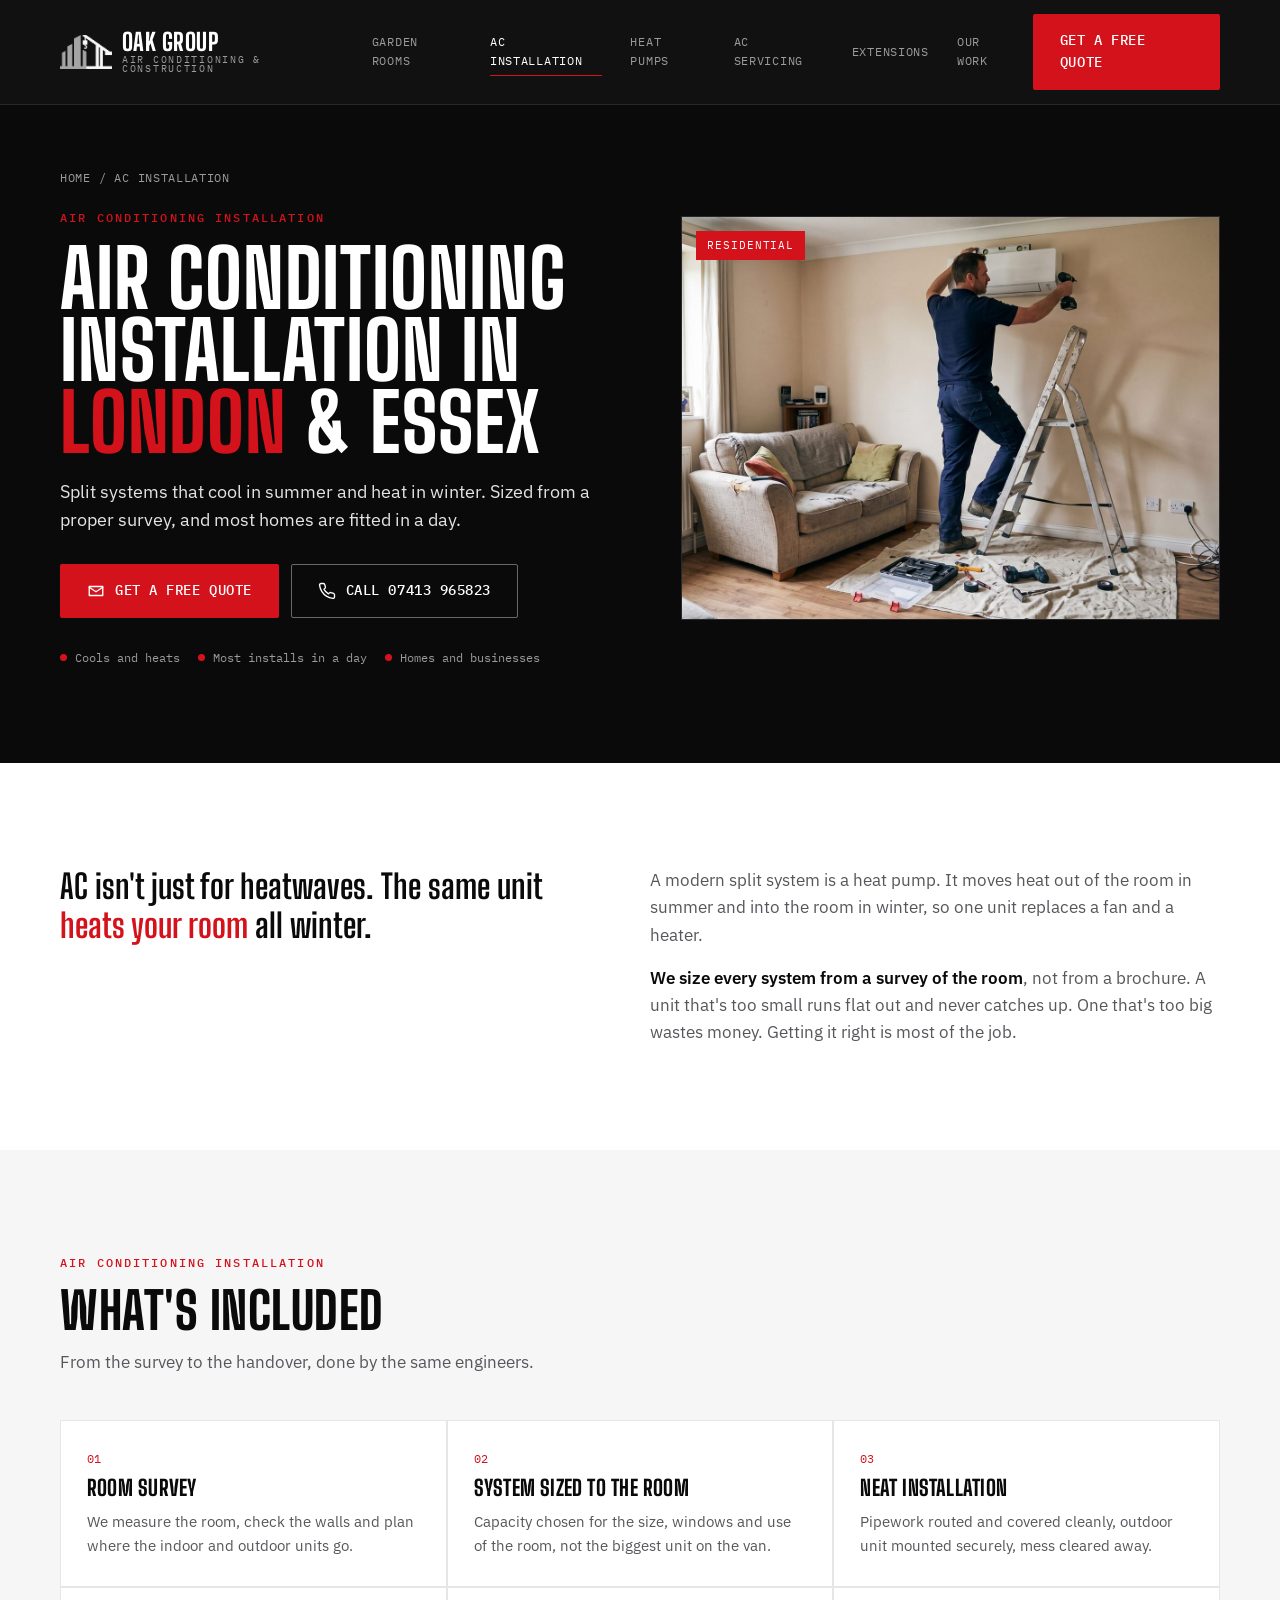
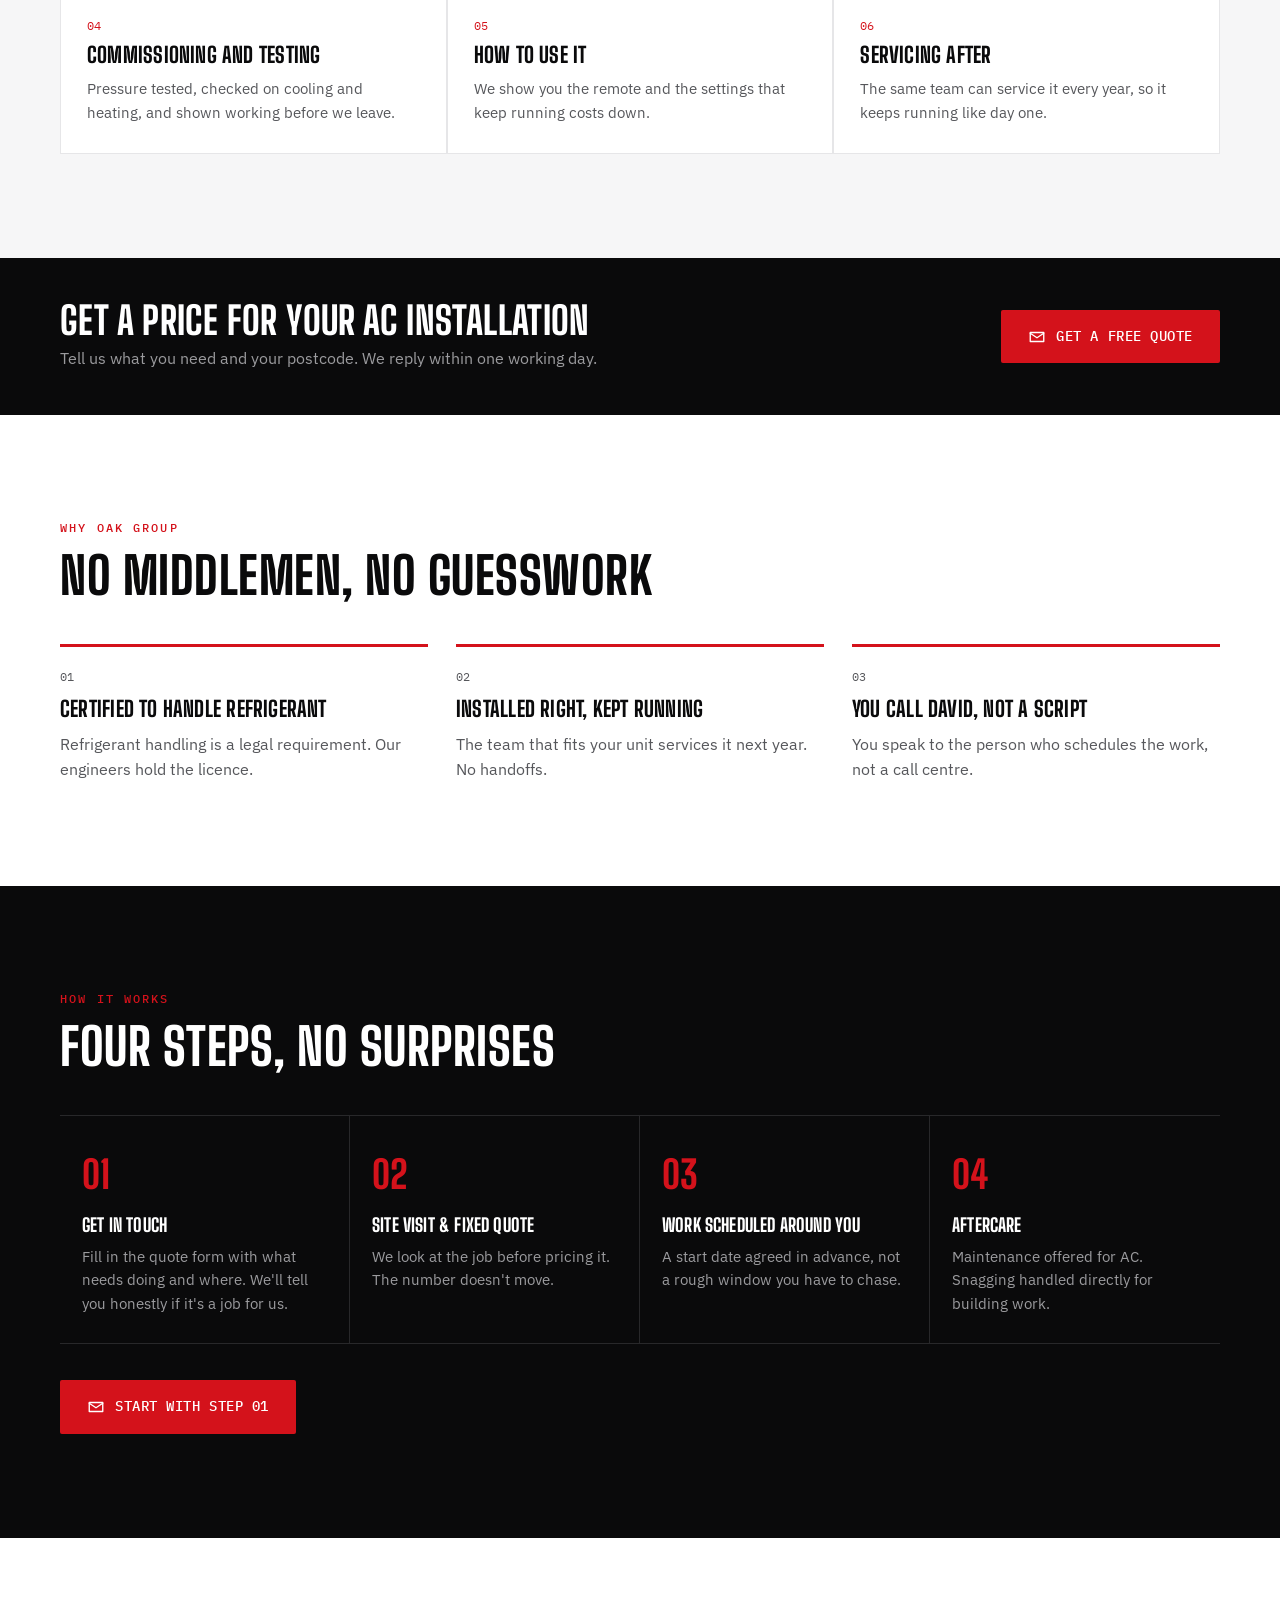
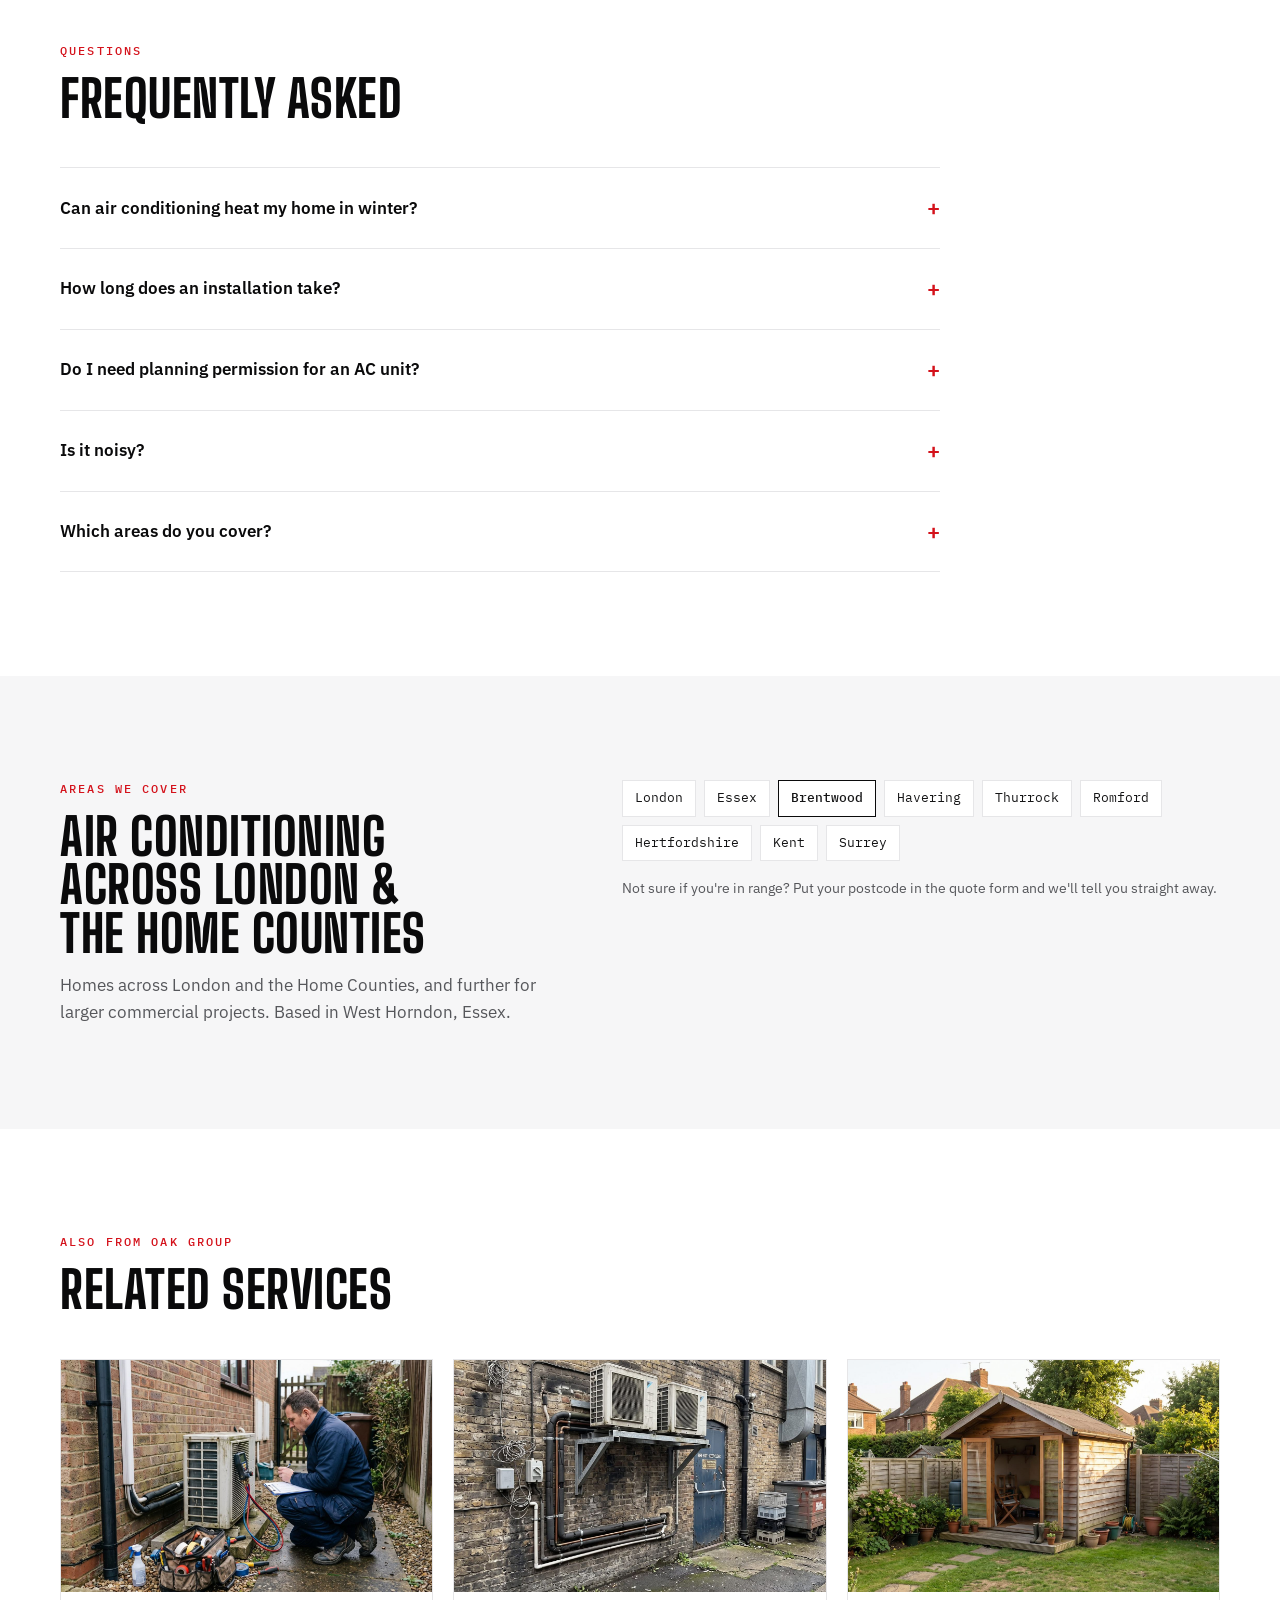
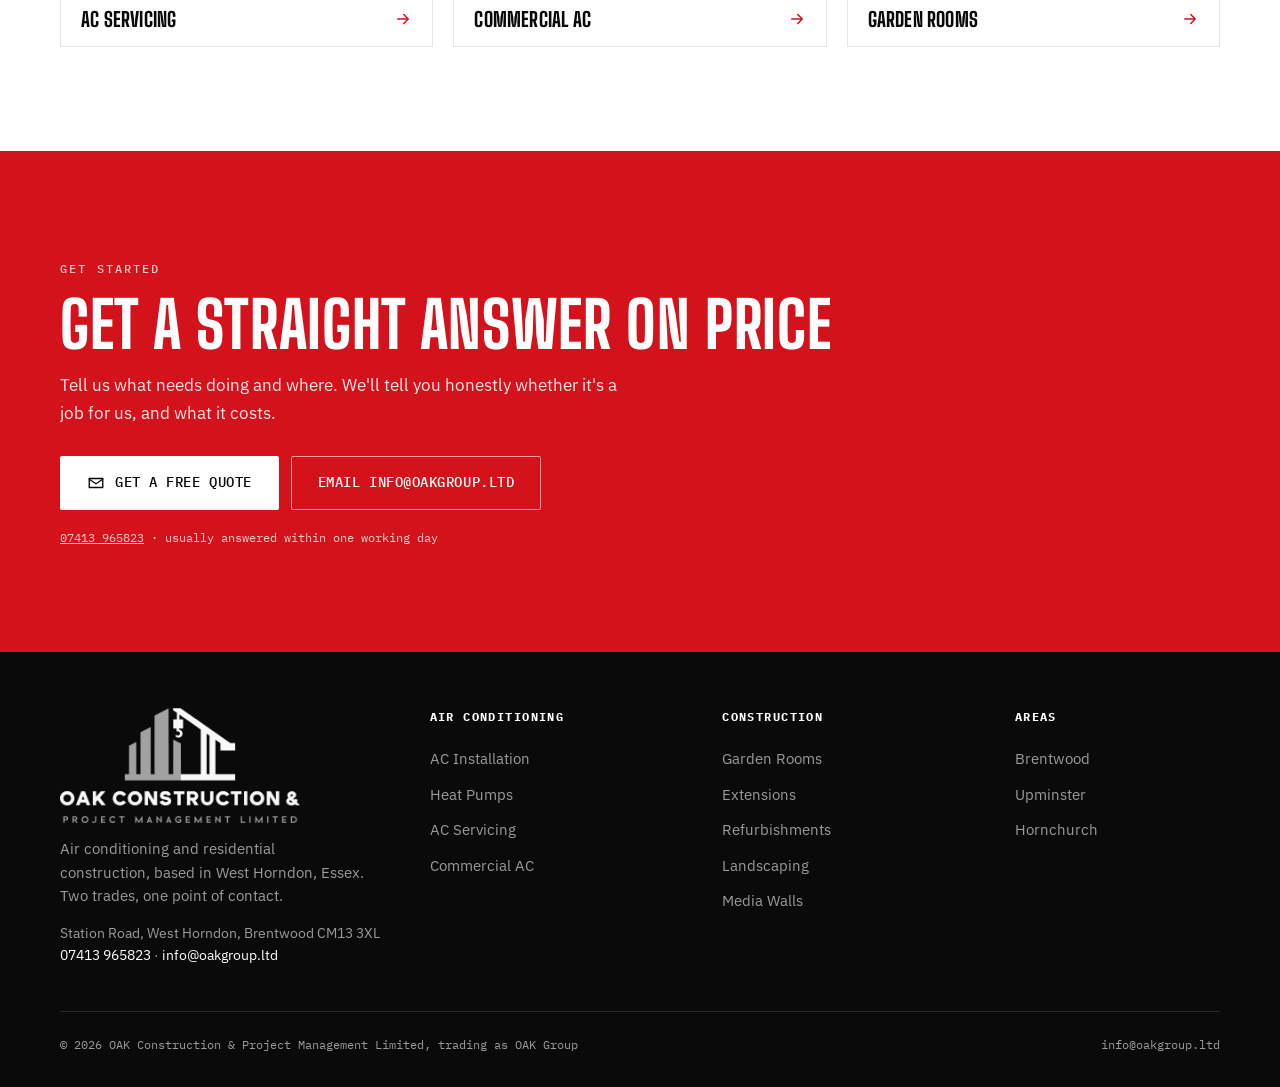
==== commit 6523991f: "Heat pump landing page; call button, photo gallery and real-reviews section on every service page Co" ====
--- a/air-conditioning-installation/index.html
+++ b/air-conditioning-installation/index.html
@@ -180,6 +180,7 @@
     <div class="nav-links">
       <a href="../garden-rooms/">Garden Rooms</a>
       <a href="../air-conditioning-installation/" aria-current="page">AC Installation</a>
+      <a href="../heat-pumps/">Heat Pumps</a>
       <a href="../air-conditioning-maintenance/">AC Servicing</a>
       <a href="../house-extensions/">Extensions</a>
       <a href="../#work">Our Work</a>
@@ -198,6 +199,7 @@
   <a href="../">Home</a>
   <a href="../garden-rooms/">Garden Rooms</a>
   <a href="../air-conditioning-installation/">AC Installation</a>
+  <a href="../heat-pumps/">Heat Pumps</a>
   <a href="../air-conditioning-maintenance/">AC Servicing</a>
   <a href="../commercial-air-conditioning/">Commercial AC</a>
   <a href="../house-extensions/">Extensions</a>
@@ -216,7 +218,7 @@
       <p class="lead">Split systems that cool in summer and heat in winter. Sized from a proper survey, and most homes are fitted in a day.</p>
       <div class="hero-ctas">
         <a class="btn btn-red" href="../?service=ac-install#contact"><svg viewBox="0 0 24 24" fill="none" stroke="currentColor" stroke-width="1.8" stroke-linecap="round" stroke-linejoin="round"><path d="M3 6h18v12H3z"/><path d="m3 7 9 6 9-6"/></svg>Get a Free Quote</a>
-        <a class="btn btn-ghost-ink" href="mailto:info@oakgroup.ltd?subject=Quote%20request%3A%20Air%20conditioning%20installation">Email Us</a>
+        <a class="btn btn-ghost-ink" href="tel:+447413965823"><svg viewBox="0 0 24 24" fill="none" stroke="currentColor" stroke-width="1.8" stroke-linecap="round" stroke-linejoin="round"><path d="M22 16.9v3a2 2 0 0 1-2.2 2 19.8 19.8 0 0 1-8.6-3.1 19.5 19.5 0 0 1-6-6A19.8 19.8 0 0 1 2.1 4.2 2 2 0 0 1 4.1 2h3a2 2 0 0 1 2 1.7c.1.9.4 1.8.7 2.7a2 2 0 0 1-.5 2.1L8 9.8a16 16 0 0 0 6 6l1.3-1.3a2 2 0 0 1 2.1-.4c.9.3 1.8.6 2.7.7a2 2 0 0 1 1.7 2z"/></svg>Call 07413 965823</a>
       </div>
       <ul class="hero-facts">
           <li>Cools and heats</li>
@@ -373,6 +375,7 @@
       <div class="footer-col">
         <h5>Air Conditioning</h5>
         <a href="../air-conditioning-installation/">AC Installation</a>
+        <a href="../heat-pumps/">Heat Pumps</a>
         <a href="../air-conditioning-maintenance/">AC Servicing</a>
         <a href="../commercial-air-conditioning/">Commercial AC</a>
       </div>
@@ -400,7 +403,7 @@
 
 <div class="sticky-cta">
   <a class="btn btn-red" href="../?service=ac-install#contact"><svg viewBox="0 0 24 24" fill="none" stroke="currentColor" stroke-width="1.8" stroke-linecap="round" stroke-linejoin="round"><path d="M3 6h18v12H3z"/><path d="m3 7 9 6 9-6"/></svg>Get a Free Quote</a>
-  <a class="btn btn-ghost-ink" href="mailto:info@oakgroup.ltd?subject=Quote%20request%3A%20Air%20conditioning%20installation" aria-label="Email OAK Group">Email</a>
+  <a class="btn btn-ghost-ink" href="tel:+447413965823" aria-label="Call OAK Group"><svg viewBox="0 0 24 24" fill="none" stroke="currentColor" stroke-width="1.8" stroke-linecap="round" stroke-linejoin="round"><path d="M22 16.9v3a2 2 0 0 1-2.2 2 19.8 19.8 0 0 1-8.6-3.1 19.5 19.5 0 0 1-6-6A19.8 19.8 0 0 1 2.1 4.2 2 2 0 0 1 4.1 2h3a2 2 0 0 1 2 1.7c.1.9.4 1.8.7 2.7a2 2 0 0 1-.5 2.1L8 9.8a16 16 0 0 0 6 6l1.3-1.3a2 2 0 0 1 2.1-.4c.9.3 1.8.6 2.7.7a2 2 0 0 1 1.7 2z"/></svg>Call</a>
 </div>
 
 <script>
--- a/assets/pages.css
+++ b/assets/pages.css
@@ -228,3 +228,19 @@
 .footer-bottom{display:flex;flex-wrap:wrap;gap:12px;justify-content:space-between;padding-top:24px;border-top:1px solid var(--border-on-ink);font-family:'IBM Plex Mono';font-size:.74rem;}
 .footer-bottom a{text-decoration:none;}
 .footer-bottom a:hover{color:var(--red);}
+
+/* Photo gallery and reviews (service pages) */
+.btn svg{width:18px;height:18px;flex:none;}
+.gallery{background:var(--surface-2);}
+.gallery-grid{display:grid;gap:16px;}
+@media (min-width:760px){ .gallery-grid{grid-template-columns:repeat(3,1fr);} }
+.gallery-grid figure{margin:0;background:var(--paper);border:1px solid var(--border);}
+.gallery-grid img{display:block;width:100%;aspect-ratio:4/3;object-fit:cover;}
+.gallery-grid figcaption{padding:12px 14px;font-size:.88rem;color:var(--text-muted);}
+.review-grid{display:grid;gap:20px;}
+@media (min-width:860px){ .review-grid{grid-template-columns:repeat(3,1fr);} }
+.review-card{margin:0;padding:24px;border:1px solid var(--border);background:var(--paper);display:flex;flex-direction:column;gap:14px;}
+.review-card .stars{color:#E8A317;letter-spacing:2px;font-size:1.05rem;}
+.review-card blockquote{margin:0;font-size:1.02rem;line-height:1.55;color:var(--text);}
+.review-card figcaption{font-size:.9rem;color:var(--text-muted);}
+.review-card figcaption span{display:block;font-family:'IBM Plex Mono';font-size:.72rem;text-transform:uppercase;letter-spacing:.06em;margin-top:4px;}
